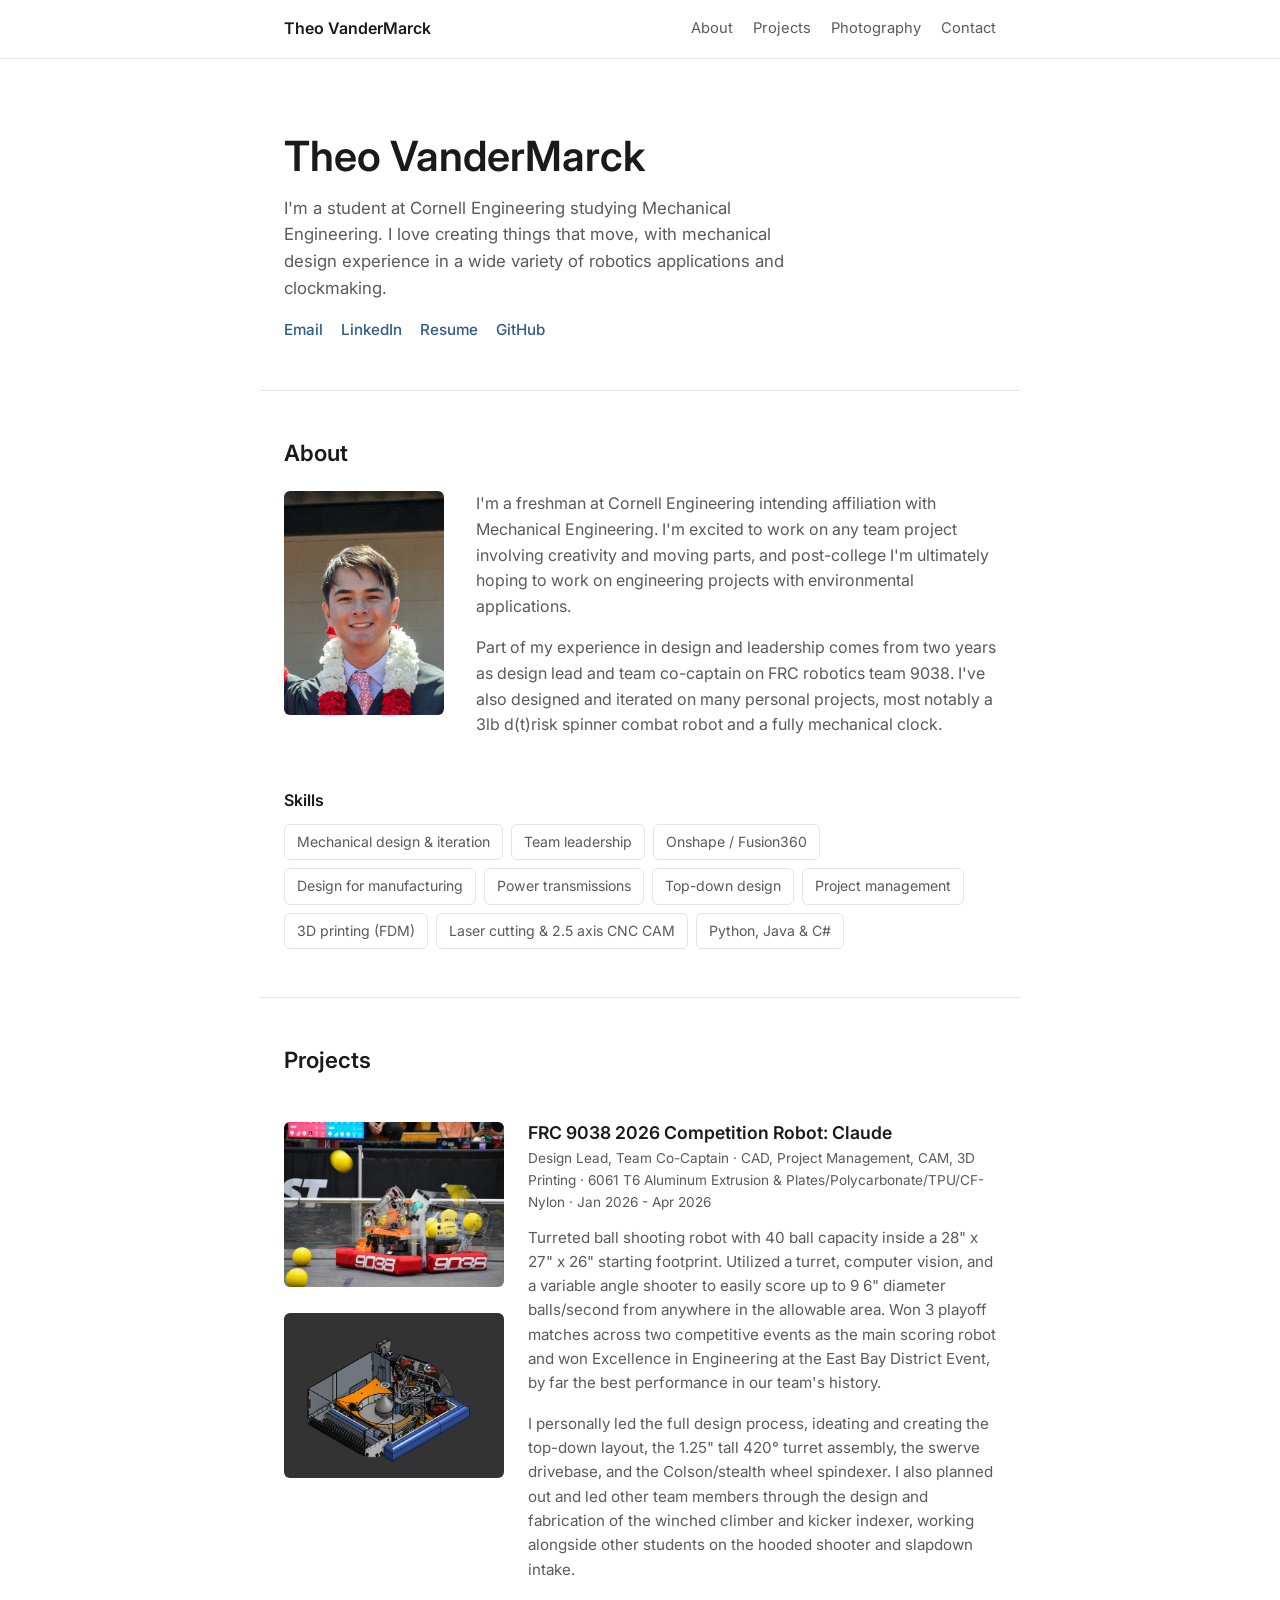
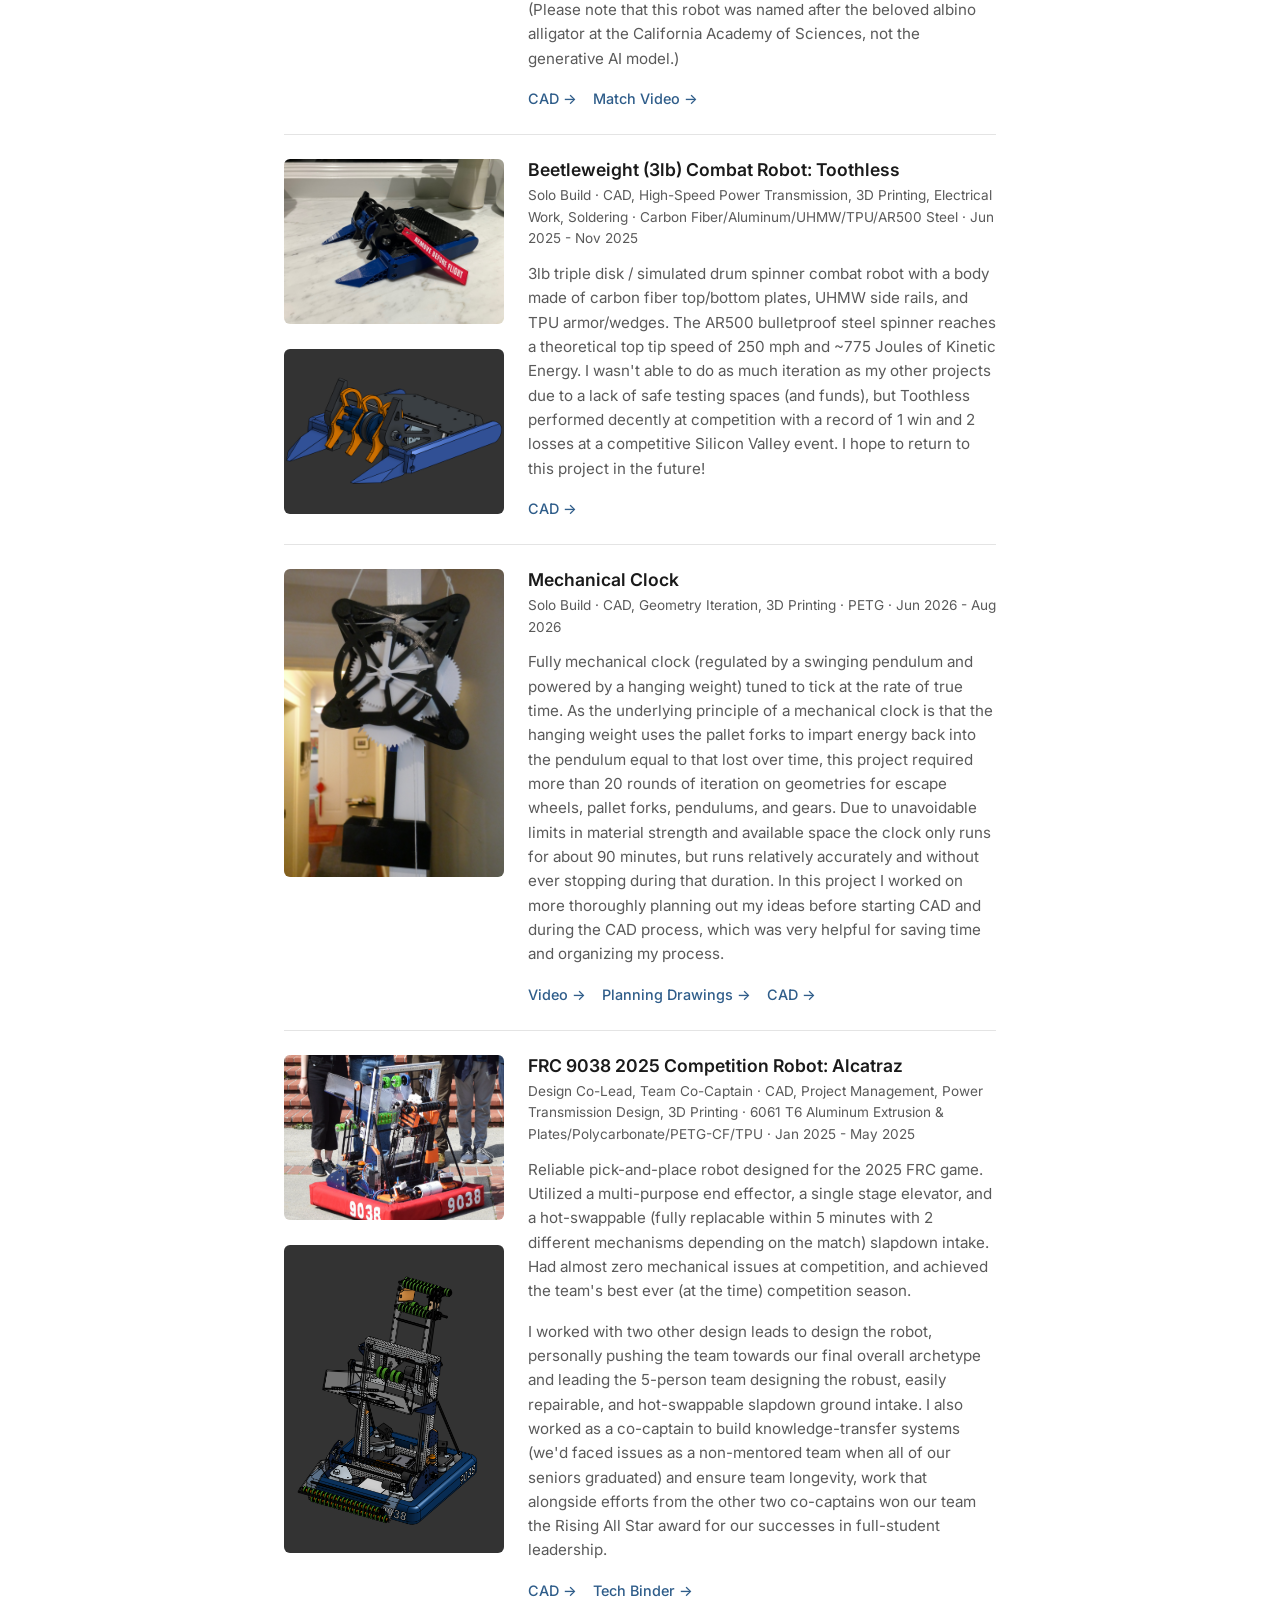
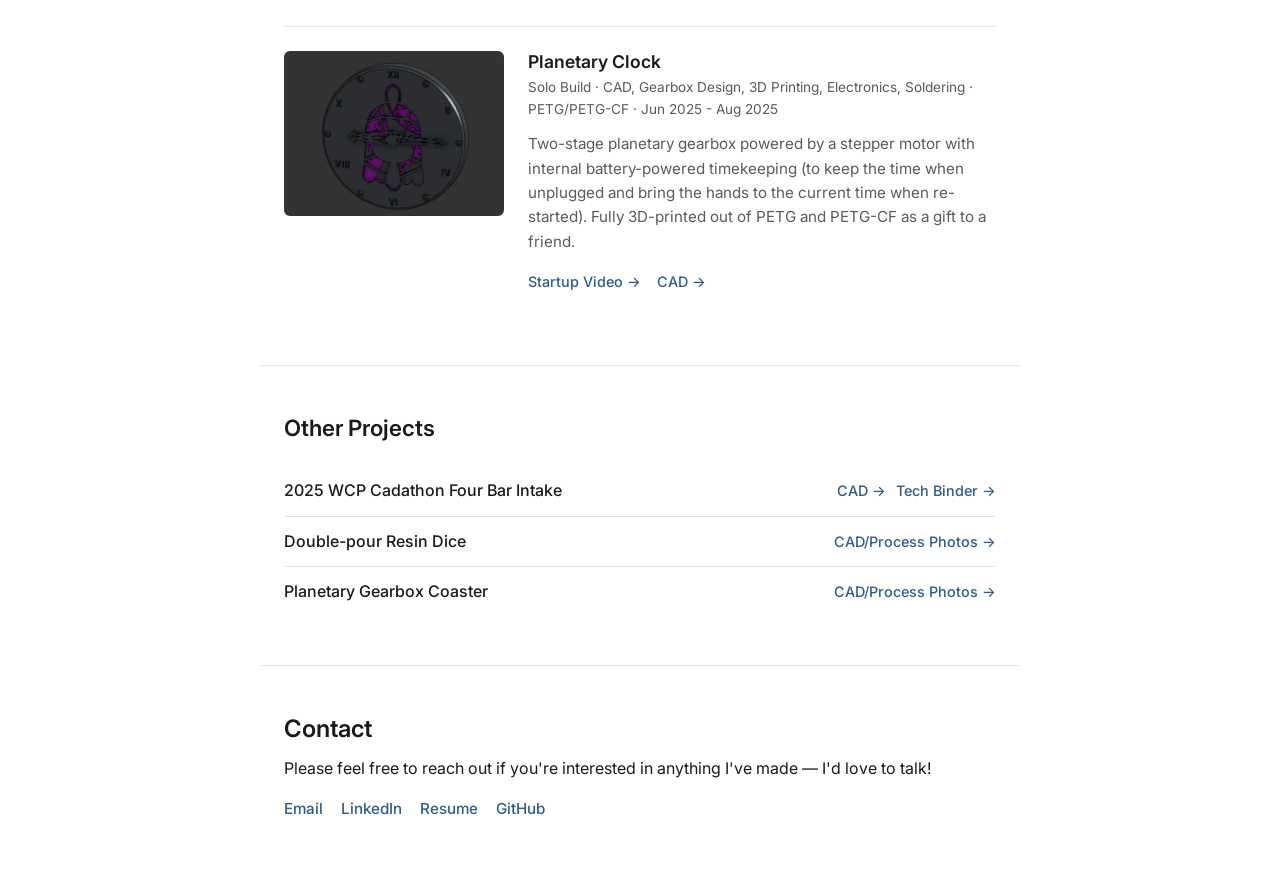
==== index.html @ ccc16182 "added photography section" ====
<!DOCTYPE html>
<html lang="en">
<head>
<meta charset="UTF-8">
<meta name="viewport" content="width=device-width, initial-scale=1.0">
<title>Theo VanderMarck Mechanical Engineering Portfolio</title>
<meta name="description" content="Theo VanderMarck's mechanical engineering portfolio.">
<link rel="icon" href="assets/icon.png">
<link rel="preconnect" href="https://fonts.googleapis.com">
<link rel="preconnect" href="https://fonts.gstatic.com" crossorigin>
<link href="https://fonts.googleapis.com/css2?family=Inter:wght@400;500;600;700&display=swap" rel="stylesheet">
<link rel="stylesheet" href="styles.css">
</head>
<body>

  <header class="nav">
    <div class="nav-inner">
      <a href="#top" class="nav-name">Theo VanderMarck</a>
      <nav class="nav-links">
        <a href="#about">About</a>
        <a href="#projects">Projects</a>
        <a href="photography.html">Photography</a>
        <a href="#contact">Contact</a>
      </nav>
    </div>
  </header>
  <section id="top" class="hero">
    <h1>Theo VanderMarck</h1>
    <p class="hero-tagline">
      I'm a student at Cornell Engineering studying Mechanical Engineering. I love creating things that move, with mechanical design experience in a wide variety of robotics applications and clockmaking.
    </p>
    <div class="hero-links">
      <a href="mailto:theovandermarck@gmail.com" target="_blank">Email</a>
      <a href="https://www.linkedin.com/in/theovandermarck" target="_blank">LinkedIn</a>
      <a href="#" target="_blank">Resume</a>
      <a href="https://github.com/theovandermarck" target="_blank">GitHub</a>
    </div>
  </section>

  <section id="about" class="section">
    <h2>About</h2>
    <div class="about-grid">

        
      <div class="project-image2">
      <img src="assets/headshot.png" alt="Theo VanderMarck">
        </div>
      <div class="about-copy">
        <p>
          I'm a freshman at Cornell Engineering intending affiliation with Mechanical Engineering.
          I'm excited to work on any team project involving creativity and moving parts, and post-college I'm ultimately hoping to work on engineering projects with environmental applications.
        </p>
        <p>
          Part of my experience in design and leadership comes from two years as design lead and team co-captain on FRC robotics team 9038. I've also designed and iterated on many personal projects, most notably a 3lb d(t)risk spinner combat robot and a fully mechanical clock.
        </p>
      </div>
    </div>

    <div class="skills">
      <h3>Skills</h3>
      <ul class="skills-list">
        <li>Mechanical design &amp; iteration</li>
        <li>Team leadership</li>
        <li>Onshape / Fusion360</li>
        <li>Design for manufacturing</li>
        <li>Power transmissions</li>
        <li>Top-down design</li>
        <li>Project management</li>
        <li>3D printing (FDM)</li>
        <li>Laser cutting &amp; 2.5 axis CNC CAM</li>
        <li>Python, Java &amp; C#</li>
      </ul>
    </div>
  </section>

  <section id="projects" class="section">
    <h2>Projects</h2>

    <article class="project">
      <div class="project-image">
        <img src="assets/claude_action.jpeg" alt="Claude in action">
        <br>
        <img src="assets/claude_cad.png" alt="Claude CAD">
      </div>
      <div class="project-body">
        <h3>FRC 9038 2026 Competition Robot: Claude</h3>
        <p class="project-meta">Design Lead, Team Co-Captain · CAD, Project Management, CAM, 3D Printing · 6061 T6 Aluminum Extrusion &amp; Plates/Polycarbonate/TPU/CF-Nylon · Jan 2026 - Apr 2026</p>
        <p class="project-desc">
          Turreted ball shooting robot with 40 ball capacity inside a 28" x 27" x 26" starting footprint. Utilized a turret, computer vision, and a variable angle shooter to easily score up to 9 6" diameter balls/second from anywhere in the allowable area. Won 3 playoff matches across two competitive events as the main scoring robot and won Excellence in Engineering at the East Bay District Event, by far the best performance in our team's history. 
        </p>
        <p class="project-desc">  
          I personally led the full design process, ideating and creating the top-down layout, the 1.25" tall 420° turret assembly, the swerve drivebase, and the Colson/stealth wheel spindexer. I also planned out and led other team members through the design and fabrication of the winched climber and kicker indexer, working alongside other students on the hooded shooter and slapdown intake.
        </p>
        <p class="project-desc">  
          (Please note that this robot was named after the beloved albino alligator at the California Academy of Sciences, not the generative AI model.)
        <div class="project-links">
          <a href="https://cad.onshape.com/documents/f6c065db9a3724f2a3f8f66a/w/9f3d19ae6d215982c104fed9/e/d4a583ce364e4a3bb7d08ab7?configuration=List_aHjm8hLVLUM5TY%3DDeployed&renderMode=0&uiState=6a8cfd8d21004b5afcd8d324" target="_blank">CAD →</a> <a href="https://www.youtube.com/watch?v=s2izPBXN57E" target="_blank">Match Video →</a>
        </div>
      </div>
    </article>

    <article class="project">
      <div class="project-image">
        <img src="assets/toothless_posed.jpeg" alt="Toothless before comp">
        <br>
        <img src="assets/toothless_cad.png" alt="Toothless CAD">
      </div>
      <div class="project-body">
        <h3>Beetleweight (3lb) Combat Robot: Toothless</h3>
        <p class="project-meta">Solo Build · CAD, High-Speed Power Transmission, 3D Printing, Electrical Work, Soldering · Carbon Fiber/Aluminum/UHMW/TPU/AR500 Steel · Jun 2025 - Nov 2025</p>
        <p class="project-desc">
          3lb triple disk / simulated drum spinner combat robot with a body made of carbon fiber top/bottom plates, UHMW side rails, and TPU armor/wedges. The AR500 bulletproof steel spinner reaches a theoretical top tip speed of 250 mph and ~775 Joules of Kinetic Energy. I wasn't able to do as much iteration as my other projects due to a lack of safe testing spaces (and funds), but Toothless performed decently at competition with a record of 1 win and 2 losses at a competitive Silicon Valley event. I hope to return to this project in the future!
        </p>
        <div class="project-links">
          <a href="https://cad.onshape.com/documents/fb2fca9cddae43d70e88858e/w/addd374a3fe78f6c4d16e3ba/e/8e486666b12047ab1ff035b5?renderMode=0&uiState=6a8cfca808dde995f38d7adc" target="_blank">CAD →</a> 
        </div>
      </div>
    </article>

    <article class="project">
      <div class="project-image2">
        <img src="assets/mechclock_running.JPG" alt="Claude in action">
      </div>
      <div class="project-body">
        <h3>Mechanical Clock</h3>
        <p class="project-meta">Solo Build · CAD, Geometry Iteration, 3D Printing · PETG · Jun 2026 - Aug 2026</p>
        <p class="project-desc">
          Fully mechanical clock (regulated by a swinging pendulum and powered by a hanging weight) tuned to tick at the rate of true time. As the underlying principle of a mechanical clock is that the hanging weight uses the pallet forks to impart energy back into the pendulum equal to that lost over time, this project required more than 20 rounds of iteration on geometries for escape wheels, pallet forks, pendulums, and gears. Due to unavoidable limits in material strength and available space the clock only runs for about 90 minutes, but runs relatively accurately and without ever stopping during that duration. In this project I worked on more thoroughly planning out my ideas before starting CAD and during the CAD process, which was very helpful for saving time and organizing my process.

        </p>
        <div class="project-links">
          <a href="https://youtube.com/shorts/odv6BdsmOAw?feature=share" target="_blank" >Video →</a>
          <a href="https://drive.google.com/file/d/1_CSEE9SA3teS1-J0eaharvSlHs6S92JH/view?usp=sharing"target="_blank" >Planning Drawings →</a>
          <a href="https://cad.onshape.com/documents/44b0d73882ada738824d6530/w/55e5567259a498c3d1467029/e/56026a7a44345672740f6992?renderMode=0&uiState=6a8df63820ee82309dfaa44b" target="_blank"> CAD →</a>
          
        </div>
      </div>
    </article>



    <article class="project">
      <div class="project-image">
        <img src="assets/alcatraz_teamphoto.png" alt="Alcatraz posed during team photos">
        <br>

      <div class="project-image2">
        <img src="assets/alcatraz_cad.png" alt="Alcatraz CAD">
      </div>
      </div>
      <div class="project-body">
        <h3>FRC 9038 2025 Competition Robot: Alcatraz</h3>
        <p class="project-meta">Design Co-Lead, Team Co-Captain · CAD, Project Management, Power Transmission Design, 3D Printing · 6061 T6 Aluminum Extrusion &amp; Plates/Polycarbonate/PETG-CF/TPU · Jan 2025 - May 2025</p>
        <p class="project-desc">
          Reliable pick-and-place robot designed for the 2025 FRC game. Utilized a multi-purpose end effector, a single stage elevator, and a hot-swappable (fully replacable within 5 minutes with 2 different mechanisms depending on the match) slapdown intake. Had almost zero mechanical issues at competition, and achieved the team's best ever (at the time) competition season.
          </p>
          <p class="project-desc">
          I worked with two other design leads to design the robot, personally pushing the team towards our final overall archetype and leading the 5-person team designing the robust, easily repairable, and hot-swappable slapdown ground intake. I also worked as a co-captain to build knowledge-transfer systems (we'd faced issues as a non-mentored team when all of our seniors graduated) and ensure team longevity, work that alongside efforts from the other two co-captains won our team the Rising All Star award for our successes in full-student leadership.
        </p>
        <div class="project-links">
          <a href="https://cad.onshape.com/documents/783ba8cc4a640e26384a4ab2/w/83f067d84dd412dd9f50986d/e/2178a6b469867b63ef4f9b62" target="_blank">CAD →</a> 
          <a href="https://docs.google.com/document/d/1aCjlUEzVZAps6Y8MEwCMw6bdz2lxUns7grPDWKfI5K0/edit?tab=t.0#heading=h.lkjf4doanbo1" target="_blank">Tech Binder →</a> 

        </div>
      </div>
    </article>



    <article class="project">
      <div class="project-image">
        <img src="assets/planetary_cad.png" alt="Planetary clock CAD">
      </div>
      <div class="project-body">
        <h3>Planetary Clock</h3>
        <p class="project-meta">Solo Build · CAD, Gearbox Design, 3D Printing, Electronics, Soldering · PETG/PETG-CF · Jun 2025 - Aug 2025</p>
        <p class="project-desc">
          Two-stage planetary gearbox powered by a stepper motor with internal battery-powered timekeeping (to keep the time when unplugged and bring the hands to the current time when re-started). Fully 3D-printed out of PETG and PETG-CF as a gift to a friend. 
        </p>
        <div class="project-links">
          <a href="https://youtube.com/shorts/zjWS0ptiWDk" target="_blank">Startup Video →</a>
          <a href="https://cad.onshape.com/documents/d61fdf173303091936cb10ea/w/f3257a82a5f6ca171f7d1819/e/776dd85a9018d36285ea973d" target="_blank">CAD →</a> 
        </div>
      </div>
    </article>

  </section>



  <section id="other-projects" class="section">
  <h2>Other Projects</h2>
  <ul class="project-list">
    <li>
      <span class="project-list-title">2025 WCP Cadathon Four Bar Intake</span>
      <a href="https://cad.onshape.com/documents/05a175efbdcd0bd1130462d3/w/35ac753024b9685856fbcc80/e/0e1f6f7406709c62b82a79d3?renderMode=0&uiState=6a8efce7a7f67d7340a7ccfb" target="_blank">CAD →</a> <a href="https://docs.google.com/document/d/1dl6Ci2LhX2PJT1GWoXmqMb-4TwKsnjqNvBnQLuNwtAU/edit?usp=sharing" target="_blank">Tech Binder →</a>
    </li>
    <li>
      <span class="project-list-title">Double-pour Resin Dice</span>
      <a href="https://drive.google.com/file/d/1boq4A5rVE8zZi0jN43mtn-g4zfXT_ZsQ/view?usp=sharing" target="_blank">CAD/Process Photos →</a>
    </li>
    <li>
      <span class="project-list-title">Planetary Gearbox Coaster</span>
      <a href="https://drive.google.com/file/d/18QTuTmy0tdRyG3vOlSDT1GzuOHD1zet_/view?usp=sharing" target="_blank">CAD/Process Photos →</a>
    </li>
  </ul>
</section>
  <footer id="contact" class="footer">
    <h2>Contact</h2>
    <p>Please feel free to reach out if you're interested in anything I've made — I'd love to talk!</p>
    <div class="hero-links">
      <a href="mailto:theovandermarck@gmail.com" target="_blank">Email</a>
      <a href="https://www.linkedin.com/in/theovandermarck" target="_blank">LinkedIn</a>
      <a href="#" target="_blank">Resume</a>
      <a href="https://github.com/theovandermarck" target="_blank">GitHub</a>
    </div>
  </footer>

  <script src="script.js"></script>
</body>
</html>
---- styles.css ----
:root {
  --bg: #ffffff;
  --text: #1a1a1a;
  --text-dim: #5a5a5a;
  --border: #e4e4e4;
  --accent: #2f5d8a;

  --font: 'Inter', -apple-system, BlinkMacSystemFont, sans-serif;
  --max-width: 760px;
  --edge: 24px;
}

* { box-sizing: border-box; }

html { scroll-behavior: smooth; }

@media (prefers-reduced-motion: reduce) {
  html { scroll-behavior: auto; }
}

body {
  margin: 0;
  background: var(--bg);
  color: var(--text);
  font-family: var(--font);
  line-height: 1.6;
  -webkit-font-smoothing: antialiased;
}

h1, h2, h3 {
  margin: 0 0 12px;
  font-weight: 600;
  line-height: 1.25;
}

p { margin: 0 0 16px; }

a { color: var(--accent); text-decoration: none; }
a:hover { text-decoration: underline; }

a:focus-visible, button:focus-visible {
  outline: 2px solid var(--accent);
  outline-offset: 3px;
}

.nav {
  position: sticky;
  top: 0;
  z-index: 50;
  background: rgba(255, 255, 255, 0.9);
  backdrop-filter: blur(6px);
  border-bottom: 1px solid var(--border);
}

.nav-inner {
  max-width: var(--max-width);
  margin: 0 auto;
  padding: 16px var(--edge);
  display: flex;
  align-items: center;
  justify-content: space-between;
}

.nav-name {
  font-weight: 600;
  color: var(--text);
}
.nav-name:hover { text-decoration: none; opacity: 0.75; }

.nav-links { display: flex; gap: 20px; }
.nav-links a {
  color: var(--text-dim);
  font-size: 0.92rem;
}
.nav-links a:hover { color: var(--text); text-decoration: none; }

.hero {
  max-width: var(--max-width);
  margin: 0 auto;
  padding: 72px var(--edge) 48px;
}

.hero h1 {
  font-size: clamp(2rem, 6vw, 2.6rem);
}

.hero-tagline {
  max-width: 540px;
  color: var(--text-dim);
  font-size: 1.05rem;
}

.hero-links { display: flex; gap: 18px; margin-top: 8px; }
.hero-links a { font-size: 0.95rem; font-weight: 500; }

.section {
  max-width: var(--max-width);
  margin: 0 auto;
  padding: 48px var(--edge);
  border-top: 1px solid var(--border);
}

.section h2 {
  font-size: 1.4rem;
  margin-bottom: 24px;
}

.about-grid {
  display: grid;
  grid-template-columns: 160px 1fr;
  gap: 32px;
  align-items: start;
}

.photo-placeholder {
  aspect-ratio: 1 / 1;
  background: #f4f4f4;
  border: 1px dashed var(--border);
  display: flex;
  align-items: center;
  justify-content: center;
  font-size: 0.8rem;
  color: var(--text-dim);
  border-radius: 6px;
}

.about-copy p { color: var(--text-dim); }

@media (max-width: 560px) {
  .about-grid { grid-template-columns: 1fr; }
  .photo-placeholder { max-width: 140px; }
}

.skills { margin-top: 36px; }
.skills h3 { font-size: 1rem; margin-bottom: 14px; }

.skills-list {
  list-style: none;
  padding: 0;
  margin: 0;
  display: flex;
  flex-wrap: wrap;
  gap: 8px;
}
.skills-list li {
  font-size: 0.88rem;
  color: var(--text-dim);
  border: 1px solid var(--border);
  padding: 6px 12px;
  border-radius: 6px;
}

.project {
  display: grid;
  grid-template-columns: 220px 1fr;
  gap: 24px;
  padding: 24px 0;
  border-bottom: 1px solid var(--border);

  align-items: start;   
}
.project:last-child { border-bottom: none; }

.project-image .photo-placeholder {
  aspect-ratio: 4 / 3;
  border-radius: 6px;
}

.project-body h3 { font-size: 1.1rem; margin-bottom: 4px; }

.project-meta {
  font-size: 0.85rem;
  color: var(--text-dim);
  margin-bottom: 12px;
}

.project-desc { color: var(--text-dim); font-size: 0.95rem; }

.project-links { display: flex; gap: 16px; margin-top: 4px; }
.project-links a { font-size: 0.9rem; font-weight: 500; }

@media (max-width: 600px) {
  .project { grid-template-columns: 1fr; }
}

.footer {
  max-width: var(--max-width);
  margin: 0 auto;
  padding: 48px var(--edge) 64px;
  border-top: 1px solid var(--border);
}

.footer-note {
  margin-top: 24px;
  font-size: 0.85rem;
  color: var(--text-dim);
}

.photo-placeholder img,
.about-photo img,
.project-image img {
  width: 100%;
  aspect-ratio: 4 / 3;
  object-fit: cover;
  border-radius: 6px;
  display: block;
}
.about-photo {
  aspect-ratio: 1 / 1;
  overflow: hidden;
  border-radius: 6px;
}

.about-photo img {
  width: 100%;
  height: 100%;
  object-fit: cover;
  display: block;
}

.project-image2 img {
  width: 100%;
  aspect-ratio: 3 / 4.2;
  object-fit: cover;
  border-radius: 6px;
  display: block;
}

.project-list {
  list-style: none;
  margin: 0;
  padding: 0;
}

.project-list li {
  display: flex;
  flex-wrap: wrap;
  align-items: baseline;
  gap: 10px;
  padding: 12px 0;
  border-bottom: 1px solid var(--border);
}
.project-list li:last-child { border-bottom: none; }

.project-list-title {
  font-weight: 500;
  margin-right: auto;
}

.project-list a {
  font-size: 0.9rem;
  font-weight: 500;
  white-space: nowrap;
}

.photo-hero { padding-bottom: 24px; }

.gallery-section {
  max-width: 1000px;
  margin: 0 auto;
  padding: 24px var(--edge) 48px;
}

/* Columns let photos keep their own aspect ratios (mixed portrait/landscape) */
.gallery {
  column-count: 3;
  column-gap: 16px;
}

.gallery figure {
  margin: 0 0 16px;
  break-inside: avoid;
}

.gallery img {
  width: 100%;
  height: auto;
  display: block;
  border-radius: 6px;
}

.gallery a:hover img { opacity: 0.9; }

.gallery figcaption {
  font-size: 0.82rem;
  color: var(--text-dim);
  margin-top: 6px;
}

.nav-links a.current { color: var(--text); }

@media (max-width: 800px) { .gallery { column-count: 2; } }
@media (max-width: 480px) { .gallery { column-count: 1; } }
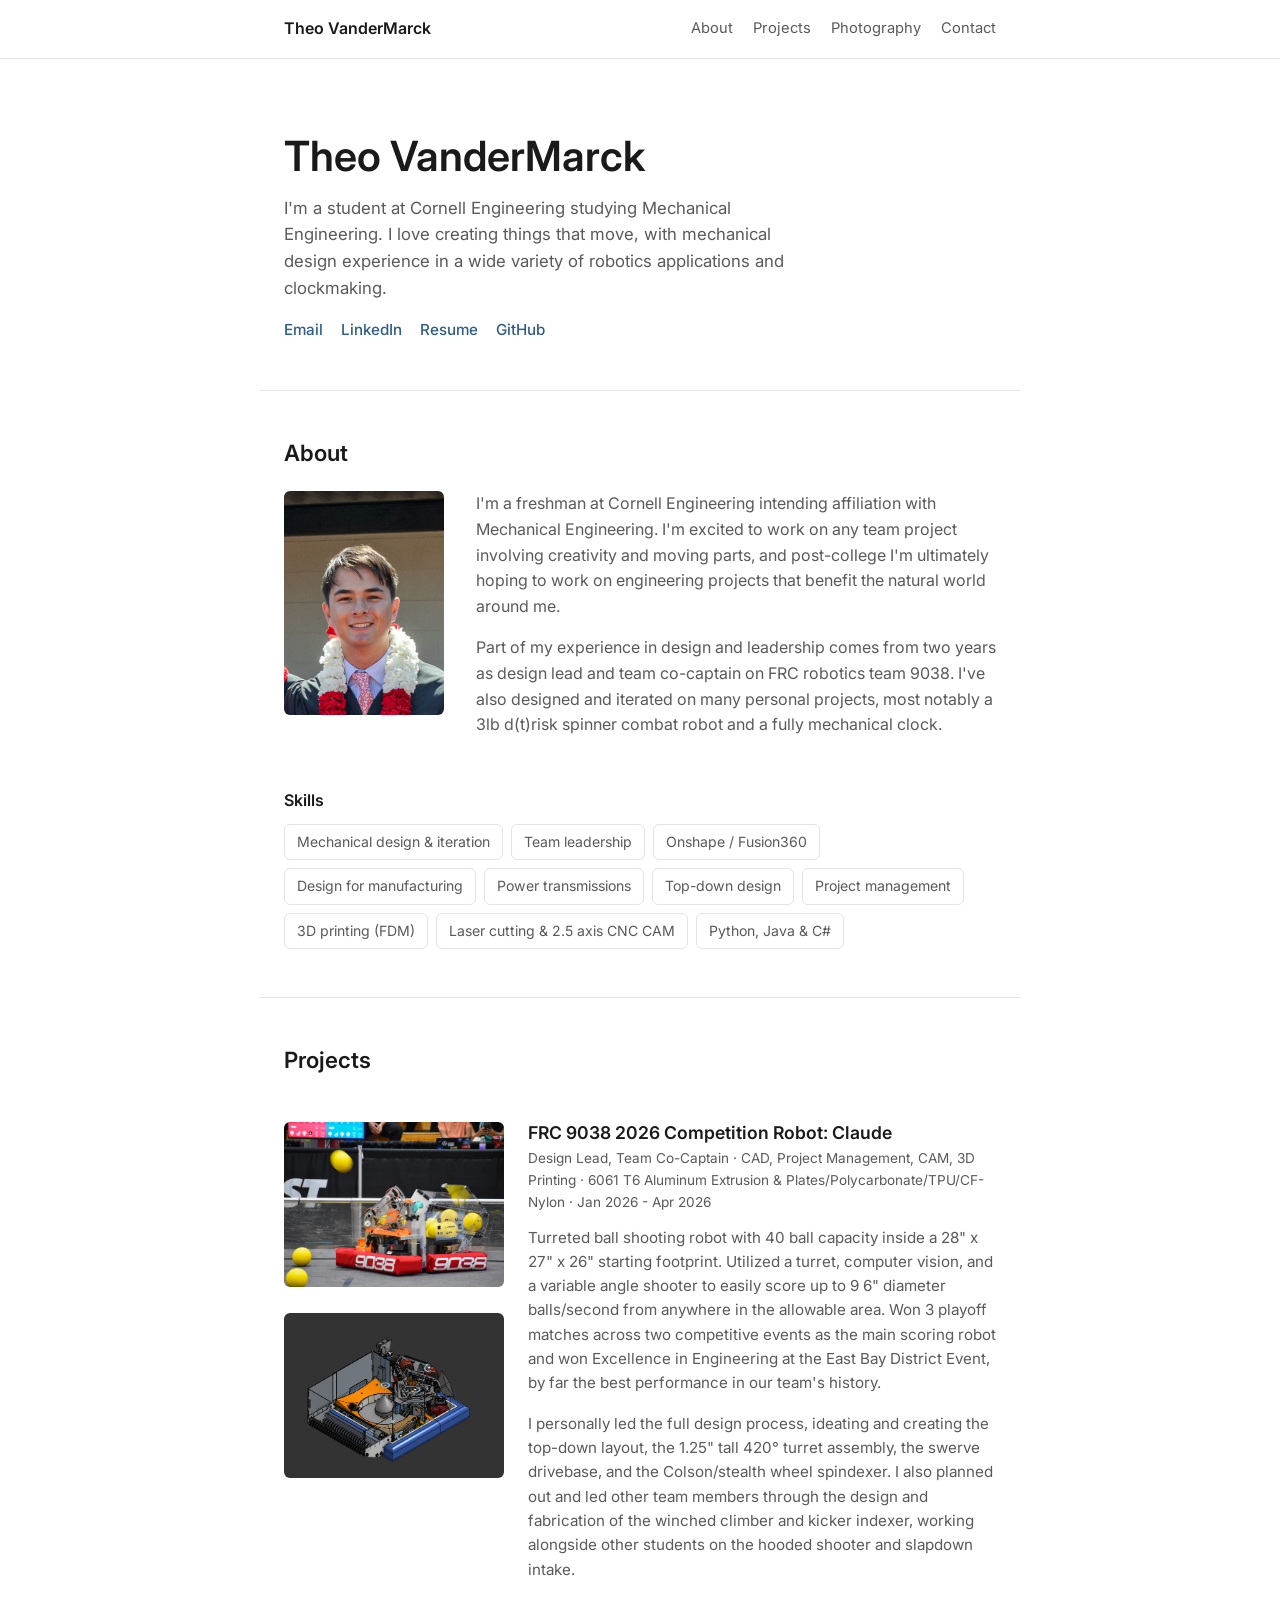
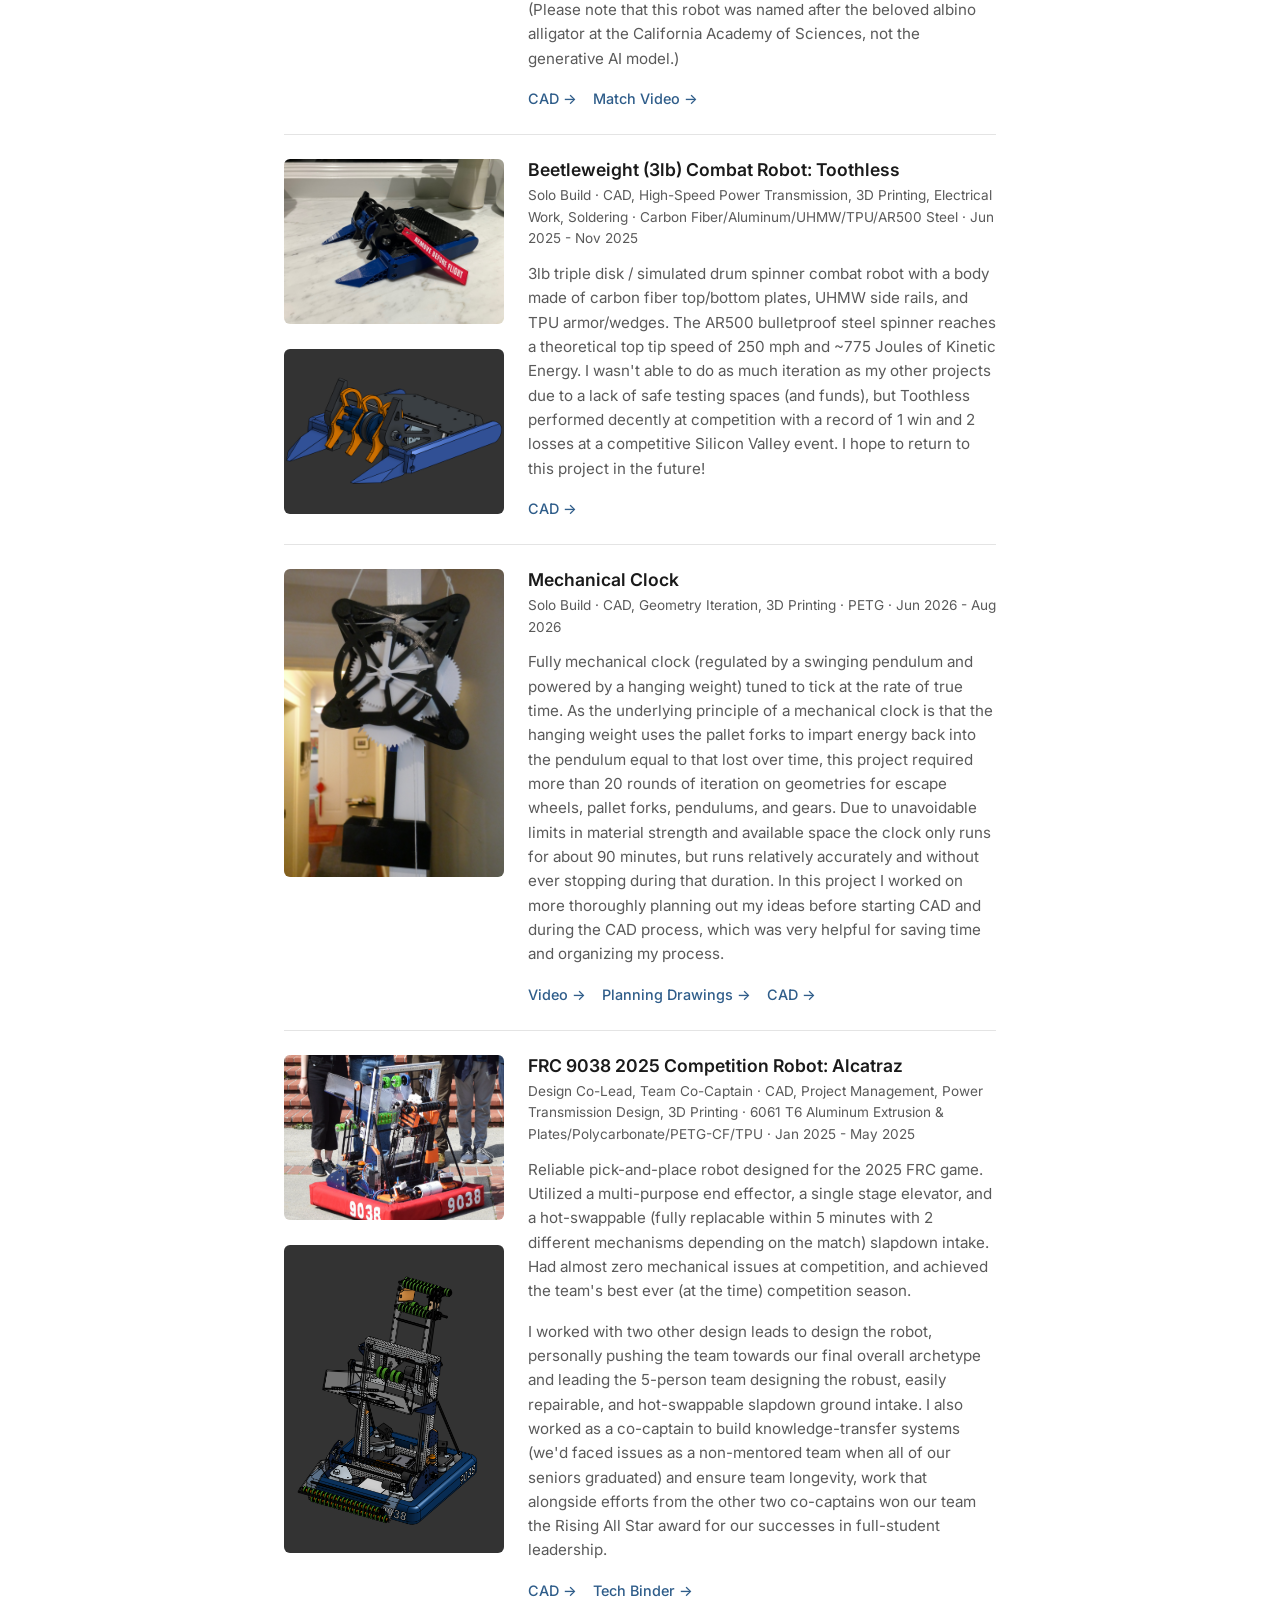
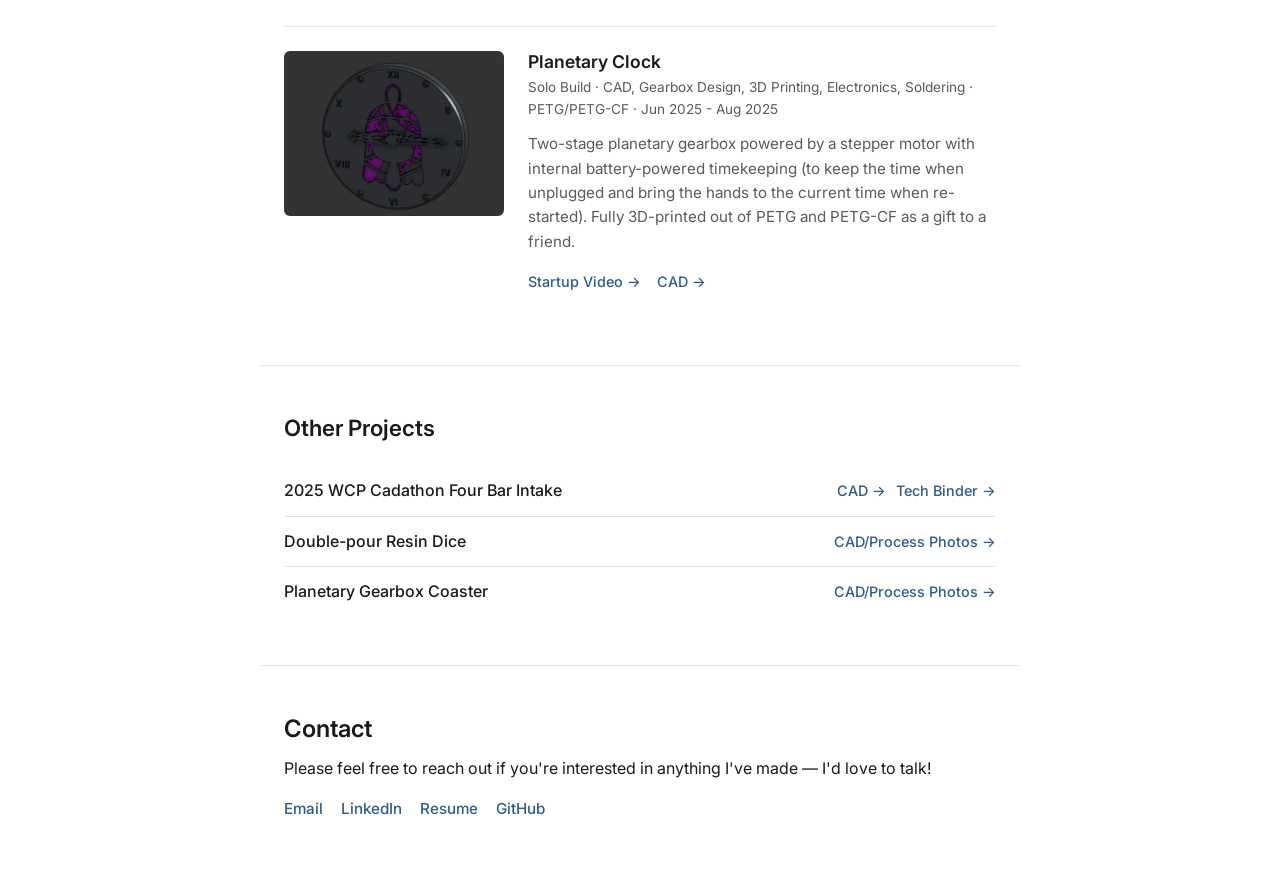
==== commit 943a47d1: "added smth" ====
--- a/index.html
+++ b/index.html
@@ -48,7 +48,7 @@
       <div class="about-copy">
         <p>
           I'm a freshman at Cornell Engineering intending affiliation with Mechanical Engineering.
-          I'm excited to work on any team project involving creativity and moving parts, and post-college I'm ultimately hoping to work on engineering projects with environmental applications.
+          I'm excited to work on any team project involving creativity and moving parts, and post-college I'm ultimately hoping to work on engineering projects that benefit the natural world around me. 
         </p>
         <p>
           Part of my experience in design and leadership comes from two years as design lead and team co-captain on FRC robotics team 9038. I've also designed and iterated on many personal projects, most notably a 3lb d(t)risk spinner combat robot and a fully mechanical clock.
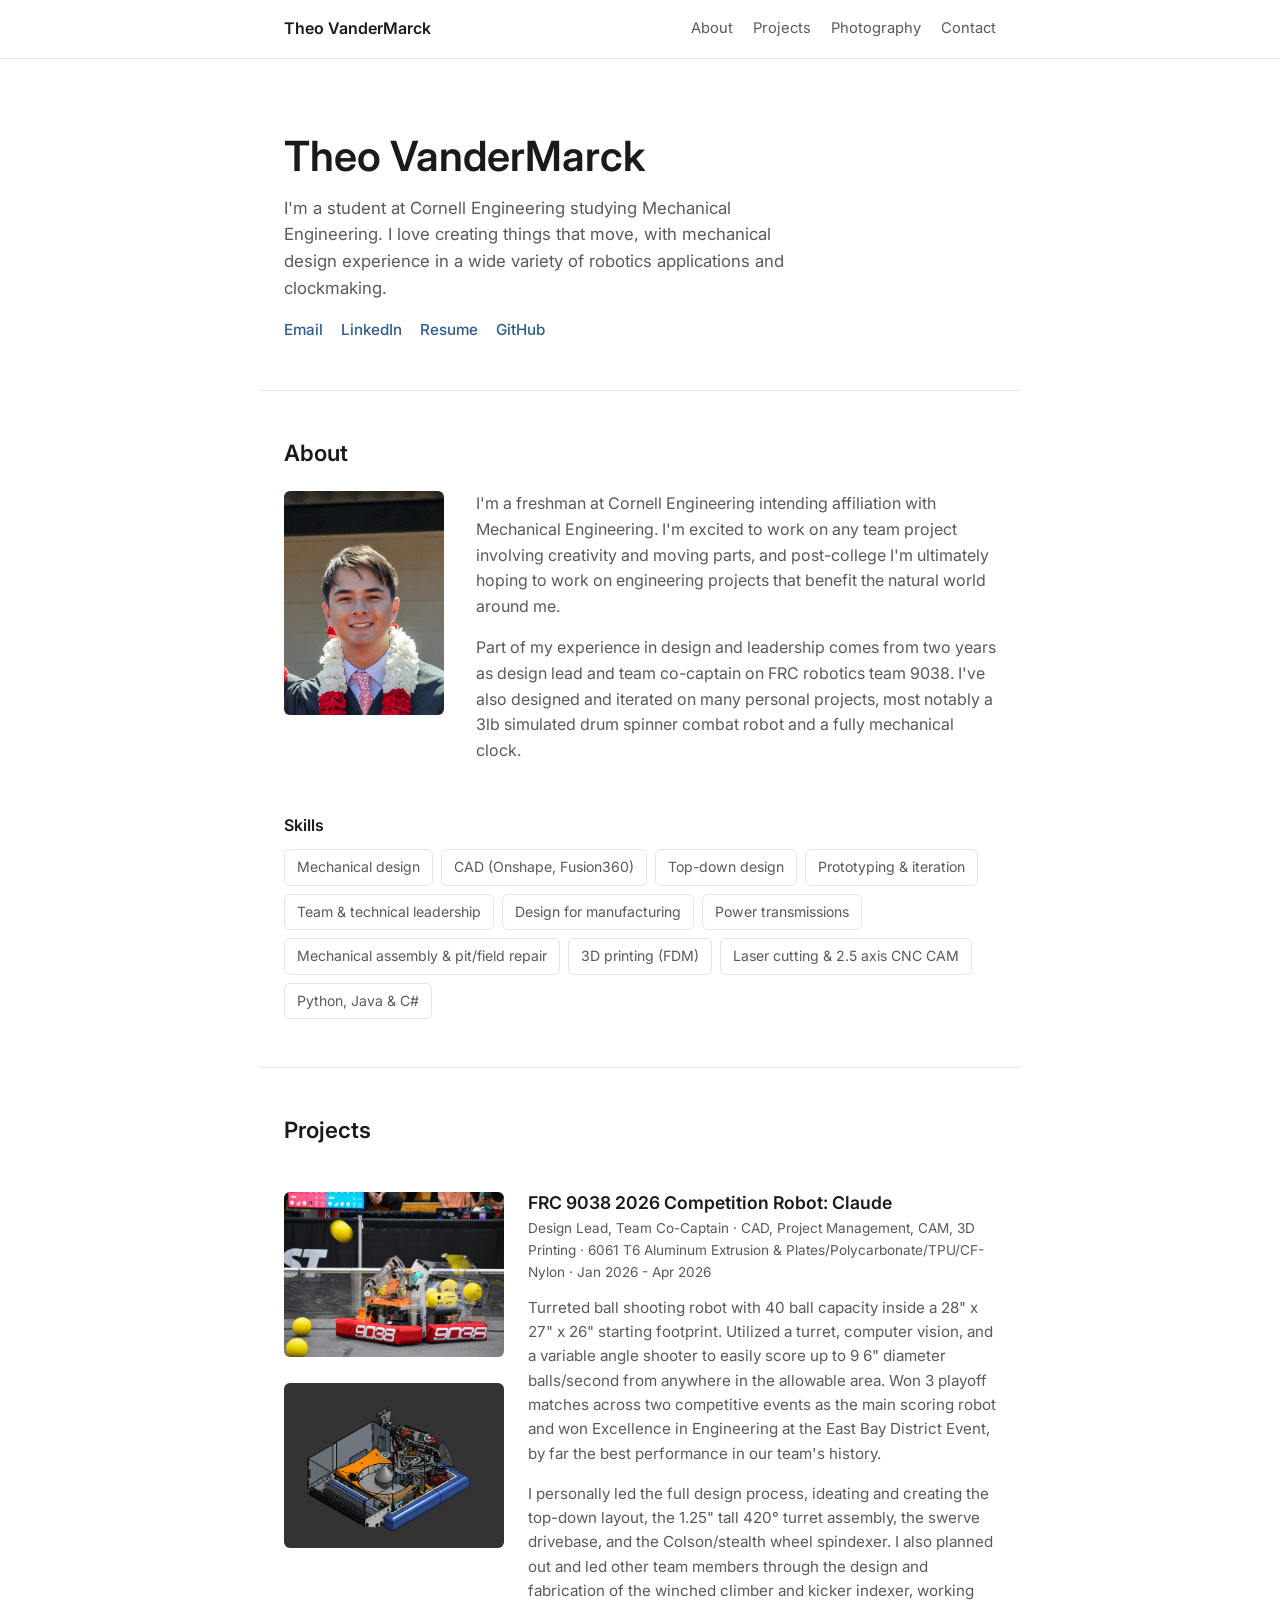
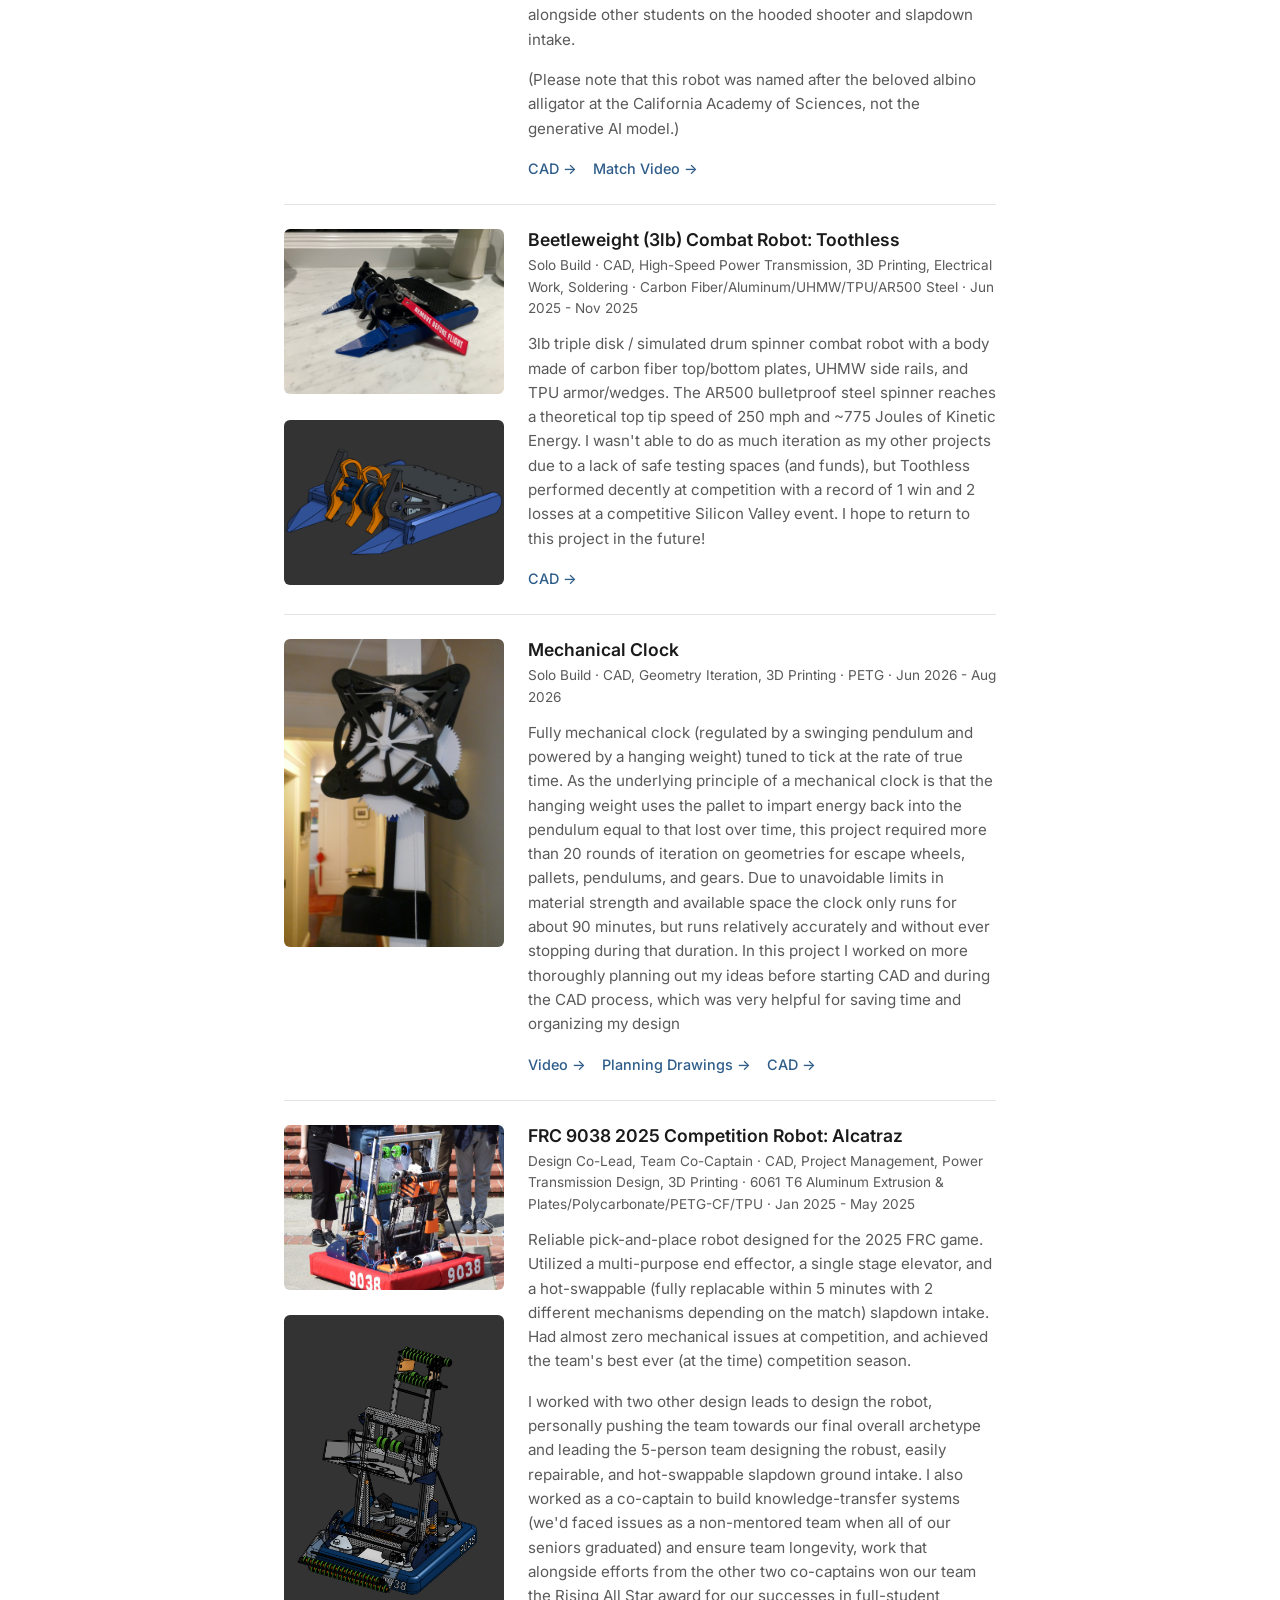
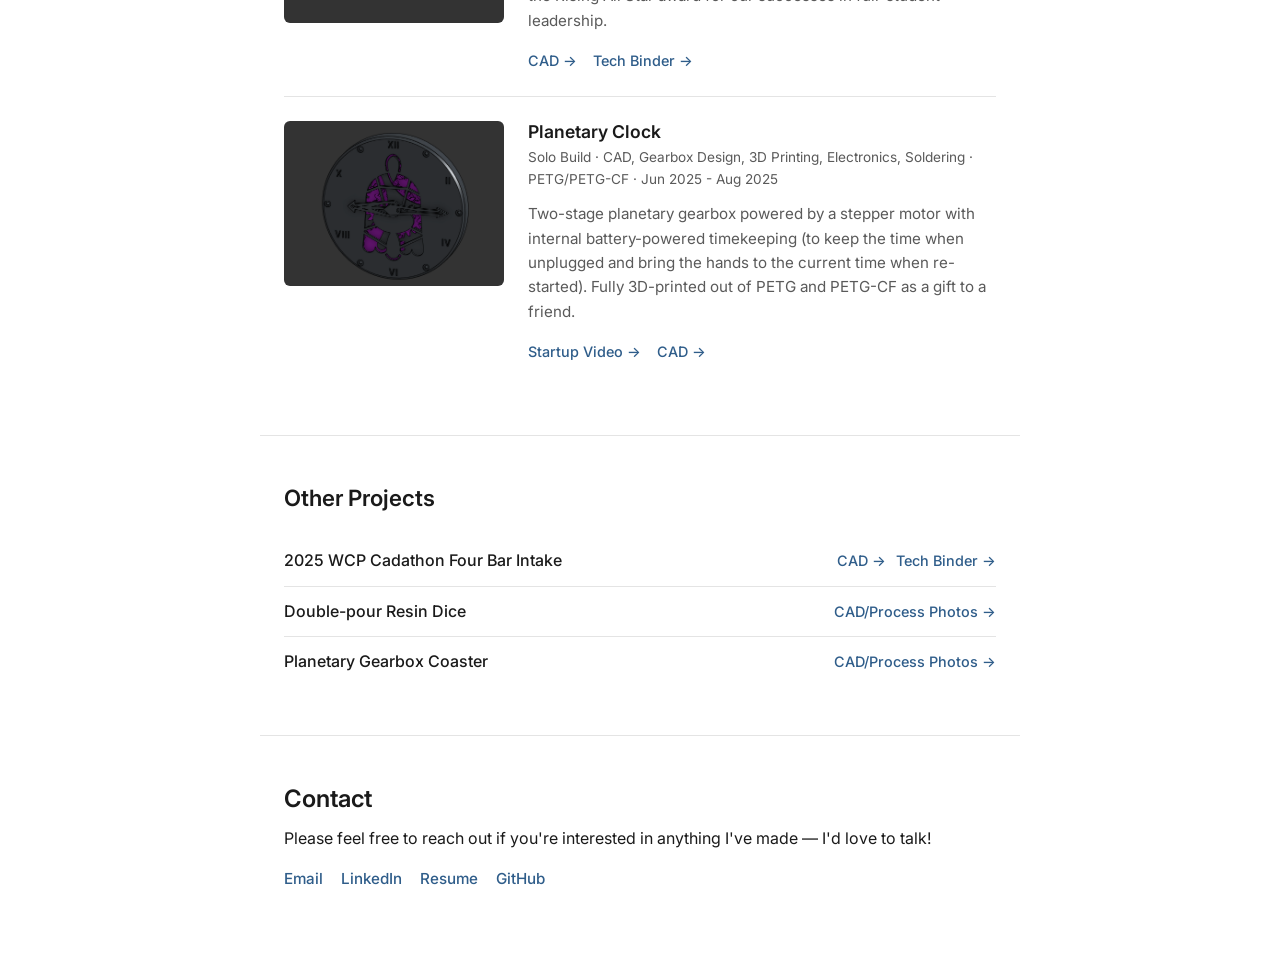
==== commit 8fa2f4b8: "Update index.html" ====
--- a/index.html
+++ b/index.html
@@ -32,7 +32,7 @@
     <div class="hero-links">
       <a href="mailto:theovandermarck@gmail.com" target="_blank">Email</a>
       <a href="https://www.linkedin.com/in/theovandermarck" target="_blank">LinkedIn</a>
-      <a href="#" target="_blank">Resume</a>
+      <a href="#" target="https://drive.google.com/file/d/1NK5AyfIO0UU5n9PVBhjOxg5DEg8Z1MGD/view?usp=sharing">Resume</a>
       <a href="https://github.com/theovandermarck" target="_blank">GitHub</a>
     </div>
   </section>
@@ -51,7 +51,7 @@
           I'm excited to work on any team project involving creativity and moving parts, and post-college I'm ultimately hoping to work on engineering projects that benefit the natural world around me. 
         </p>
         <p>
-          Part of my experience in design and leadership comes from two years as design lead and team co-captain on FRC robotics team 9038. I've also designed and iterated on many personal projects, most notably a 3lb d(t)risk spinner combat robot and a fully mechanical clock.
+          Part of my experience in design and leadership comes from two years as design lead and team co-captain on FRC robotics team 9038. I've also designed and iterated on many personal projects, most notably a 3lb simulated drum spinner combat robot and a fully mechanical clock.
         </p>
       </div>
     </div>
@@ -59,13 +59,14 @@
     <div class="skills">
       <h3>Skills</h3>
       <ul class="skills-list">
-        <li>Mechanical design &amp; iteration</li>
-        <li>Team leadership</li>
-        <li>Onshape / Fusion360</li>
+        <li>Mechanical design</li>
+        <li>CAD (Onshape, Fusion360)</li>
+        <li>Top-down design</li>
+        <li>Prototyping &amp; iteration</li>
+        <li>Team &amp; technical leadership</li>
         <li>Design for manufacturing</li>
         <li>Power transmissions</li>
-        <li>Top-down design</li>
-        <li>Project management</li>
+        <li>Mechanical assembly &amp; pit/field repair</li>
         <li>3D printing (FDM)</li>
         <li>Laser cutting &amp; 2.5 axis CNC CAM</li>
         <li>Python, Java &amp; C#</li>
@@ -125,7 +126,7 @@
         <h3>Mechanical Clock</h3>
         <p class="project-meta">Solo Build · CAD, Geometry Iteration, 3D Printing · PETG · Jun 2026 - Aug 2026</p>
         <p class="project-desc">
-          Fully mechanical clock (regulated by a swinging pendulum and powered by a hanging weight) tuned to tick at the rate of true time. As the underlying principle of a mechanical clock is that the hanging weight uses the pallet forks to impart energy back into the pendulum equal to that lost over time, this project required more than 20 rounds of iteration on geometries for escape wheels, pallet forks, pendulums, and gears. Due to unavoidable limits in material strength and available space the clock only runs for about 90 minutes, but runs relatively accurately and without ever stopping during that duration. In this project I worked on more thoroughly planning out my ideas before starting CAD and during the CAD process, which was very helpful for saving time and organizing my process.
+          Fully mechanical clock (regulated by a swinging pendulum and powered by a hanging weight) tuned to tick at the rate of true time. As the underlying principle of a mechanical clock is that the hanging weight uses the pallet to impart energy back into the pendulum equal to that lost over time, this project required more than 20 rounds of iteration on geometries for escape wheels, pallets, pendulums, and gears. Due to unavoidable limits in material strength and available space the clock only runs for about 90 minutes, but runs relatively accurately and without ever stopping during that duration. In this project I worked on more thoroughly planning out my ideas before starting CAD and during the CAD process, which was very helpful for saving time and organizing my design
 
         </p>
         <div class="project-links">
--- a/styles.css
+++ b/styles.css
@@ -277,7 +277,7 @@
   width: 100%;
   height: auto;
   display: block;
-  border-radius: 6px;
+  border-radius: 2px;
 }
 
 .gallery a:hover img { opacity: 0.9; }
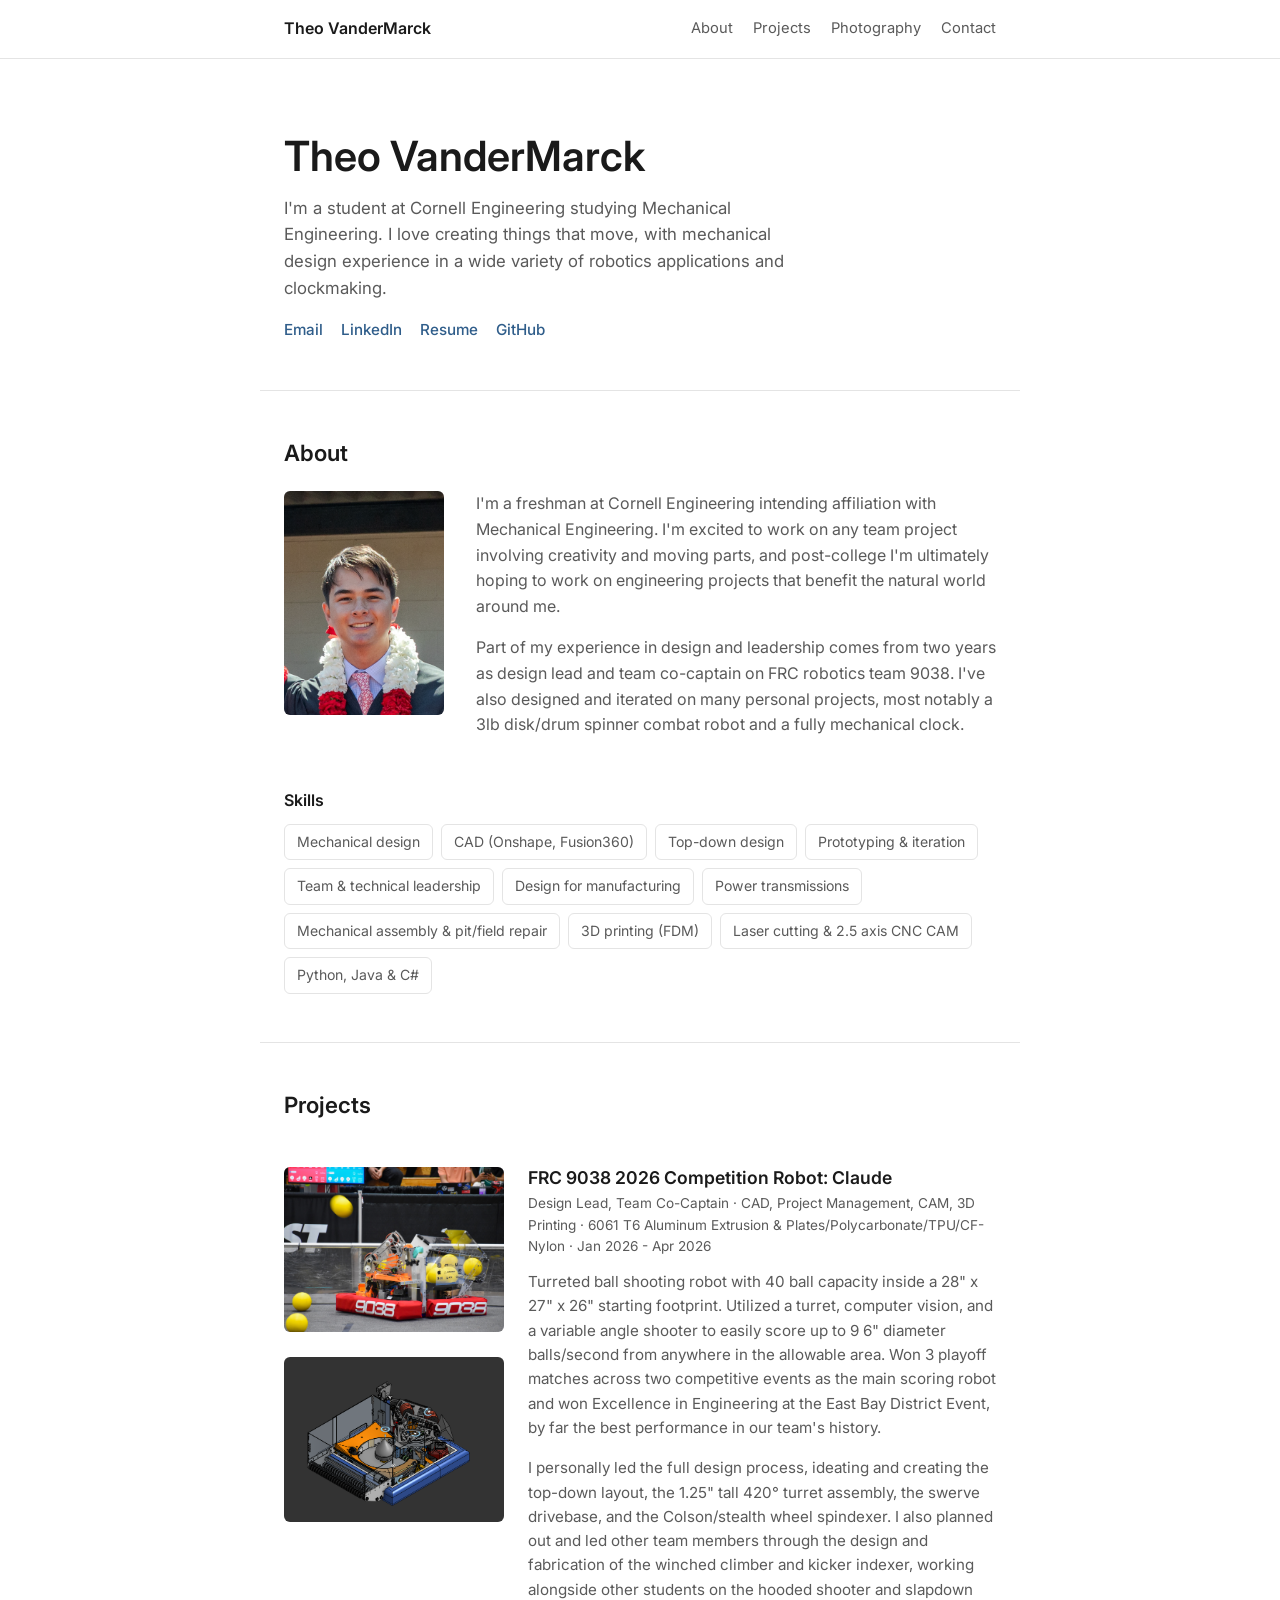
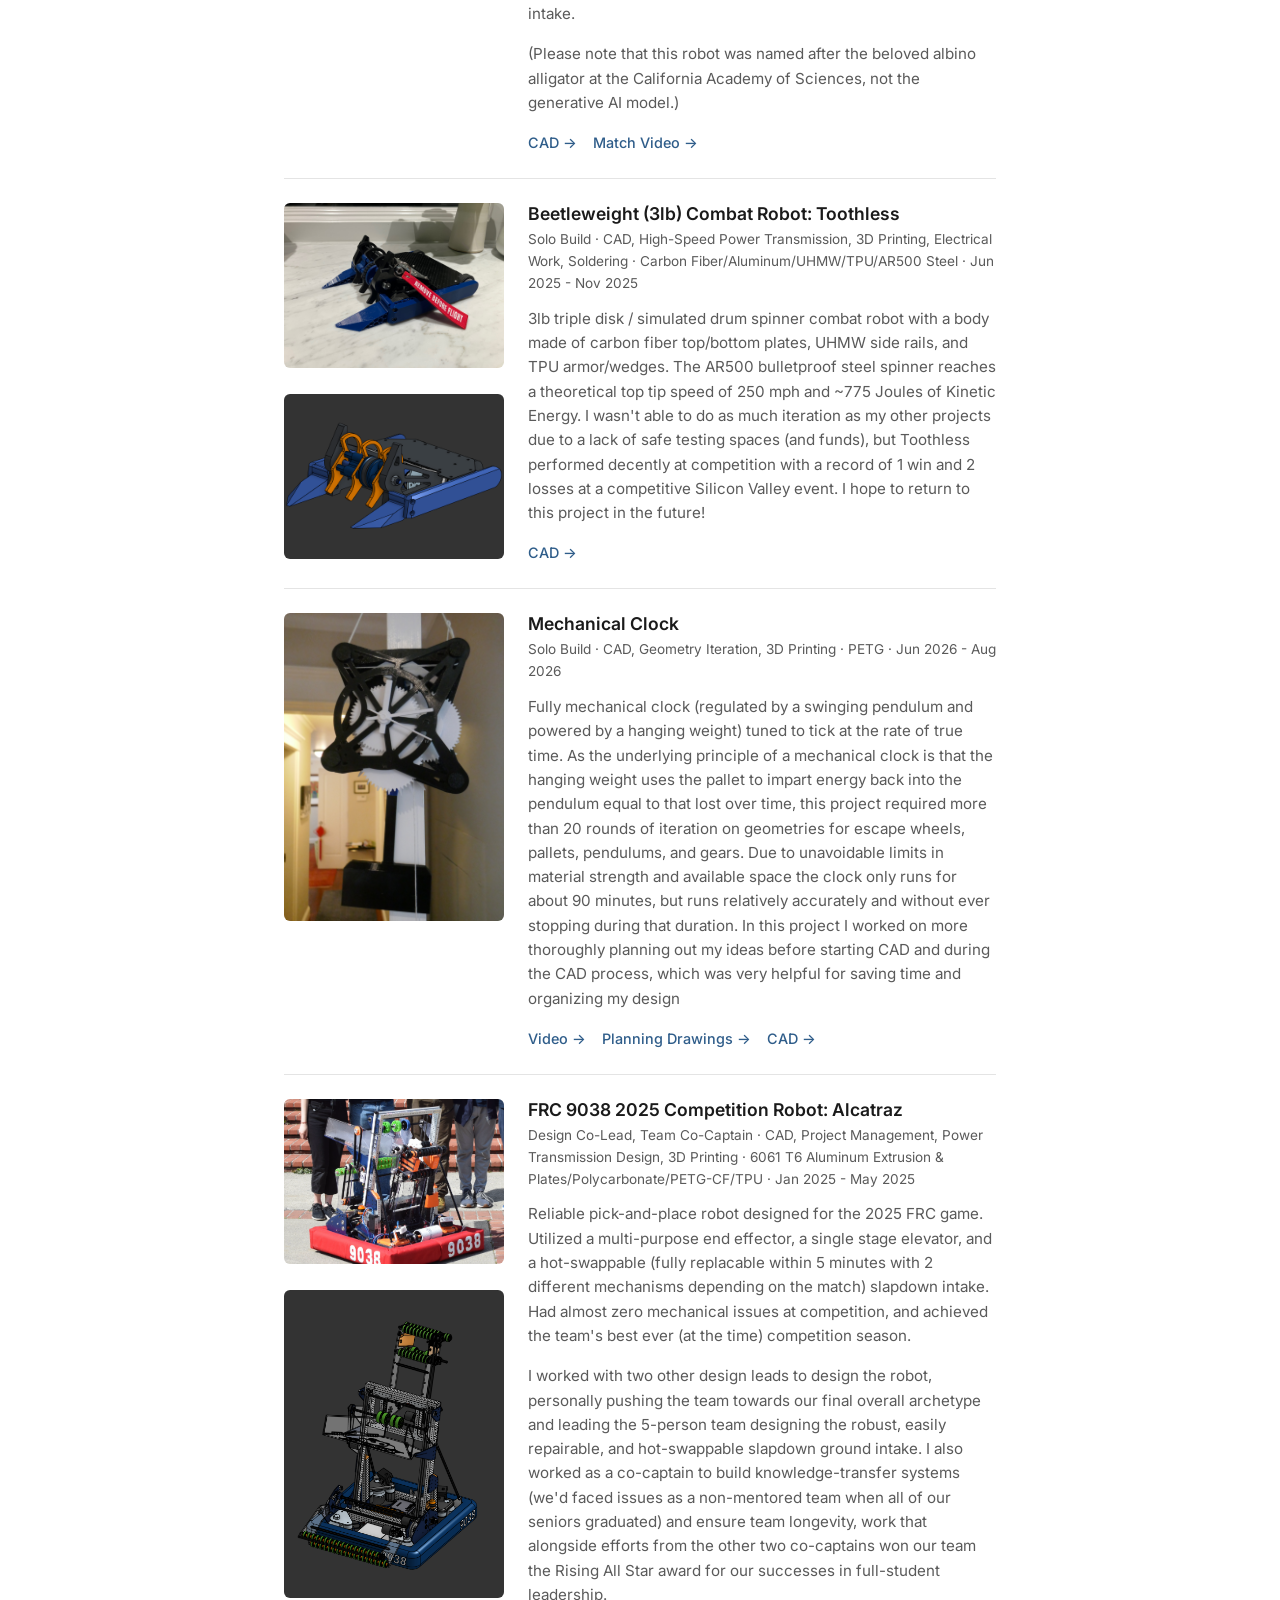
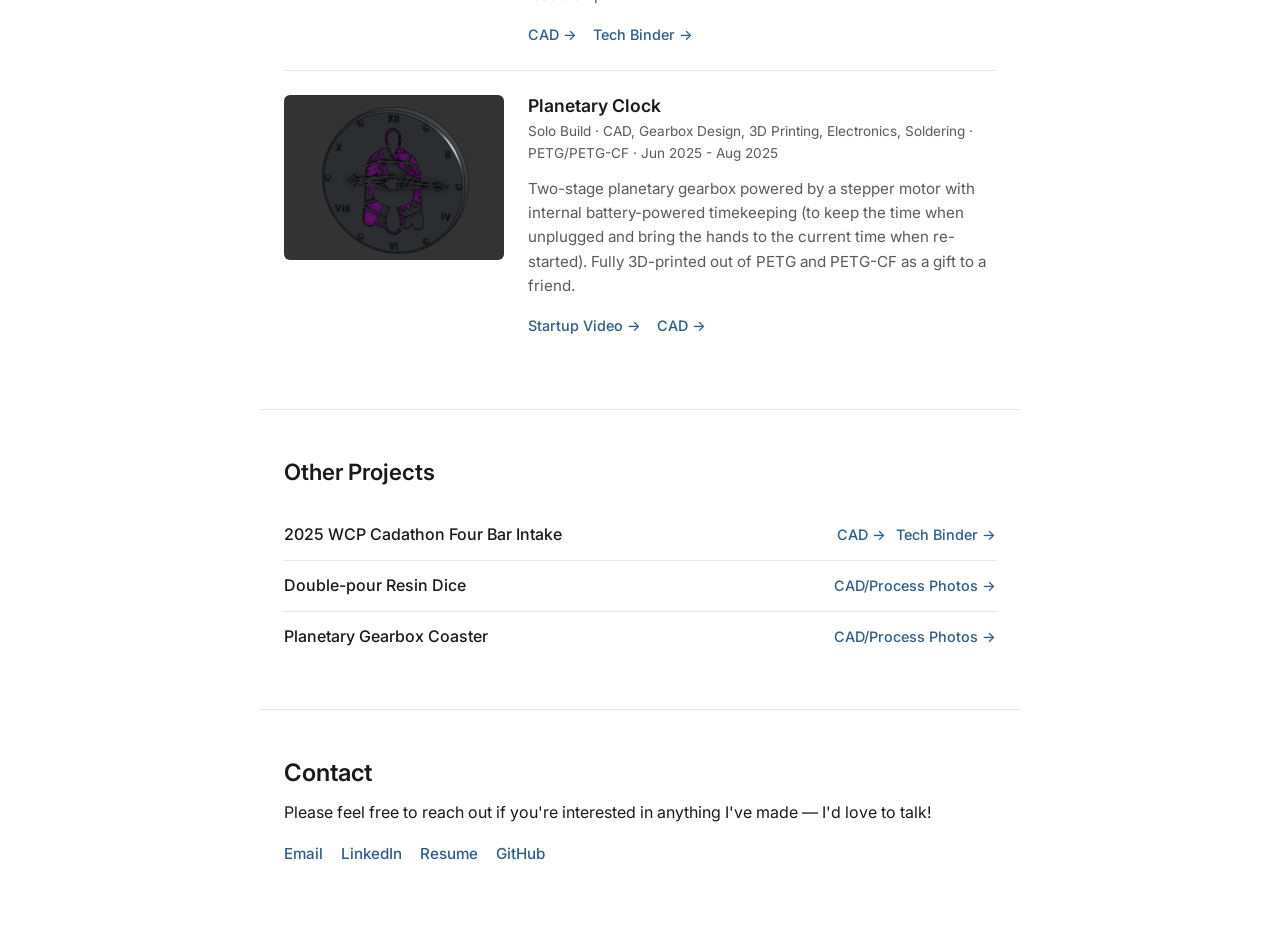
==== commit 110faf9e: "Update index.html" ====
--- a/index.html
+++ b/index.html
@@ -32,7 +32,7 @@
     <div class="hero-links">
       <a href="mailto:theovandermarck@gmail.com" target="_blank">Email</a>
       <a href="https://www.linkedin.com/in/theovandermarck" target="_blank">LinkedIn</a>
-      <a href="#" target="https://drive.google.com/file/d/1NK5AyfIO0UU5n9PVBhjOxg5DEg8Z1MGD/view?usp=sharing">Resume</a>
+      <a href="https://drive.google.com/file/d/1NK5AyfIO0UU5n9PVBhjOxg5DEg8Z1MGD/view?usp=sharing" target="_blank">Resume</a>
       <a href="https://github.com/theovandermarck" target="_blank">GitHub</a>
     </div>
   </section>
@@ -51,7 +51,7 @@
           I'm excited to work on any team project involving creativity and moving parts, and post-college I'm ultimately hoping to work on engineering projects that benefit the natural world around me. 
         </p>
         <p>
-          Part of my experience in design and leadership comes from two years as design lead and team co-captain on FRC robotics team 9038. I've also designed and iterated on many personal projects, most notably a 3lb simulated drum spinner combat robot and a fully mechanical clock.
+          Part of my experience in design and leadership comes from two years as design lead and team co-captain on FRC robotics team 9038. I've also designed and iterated on many personal projects, most notably a 3lb disk/drum spinner combat robot and a fully mechanical clock.
         </p>
       </div>
     </div>
@@ -212,7 +212,7 @@
     <div class="hero-links">
       <a href="mailto:theovandermarck@gmail.com" target="_blank">Email</a>
       <a href="https://www.linkedin.com/in/theovandermarck" target="_blank">LinkedIn</a>
-      <a href="#" target="_blank">Resume</a>
+      <a href="https://drive.google.com/file/d/1NK5AyfIO0UU5n9PVBhjOxg5DEg8Z1MGD/view?usp=sharing" target="_blank">Resume</a>
       <a href="https://github.com/theovandermarck" target="_blank">GitHub</a>
     </div>
   </footer>
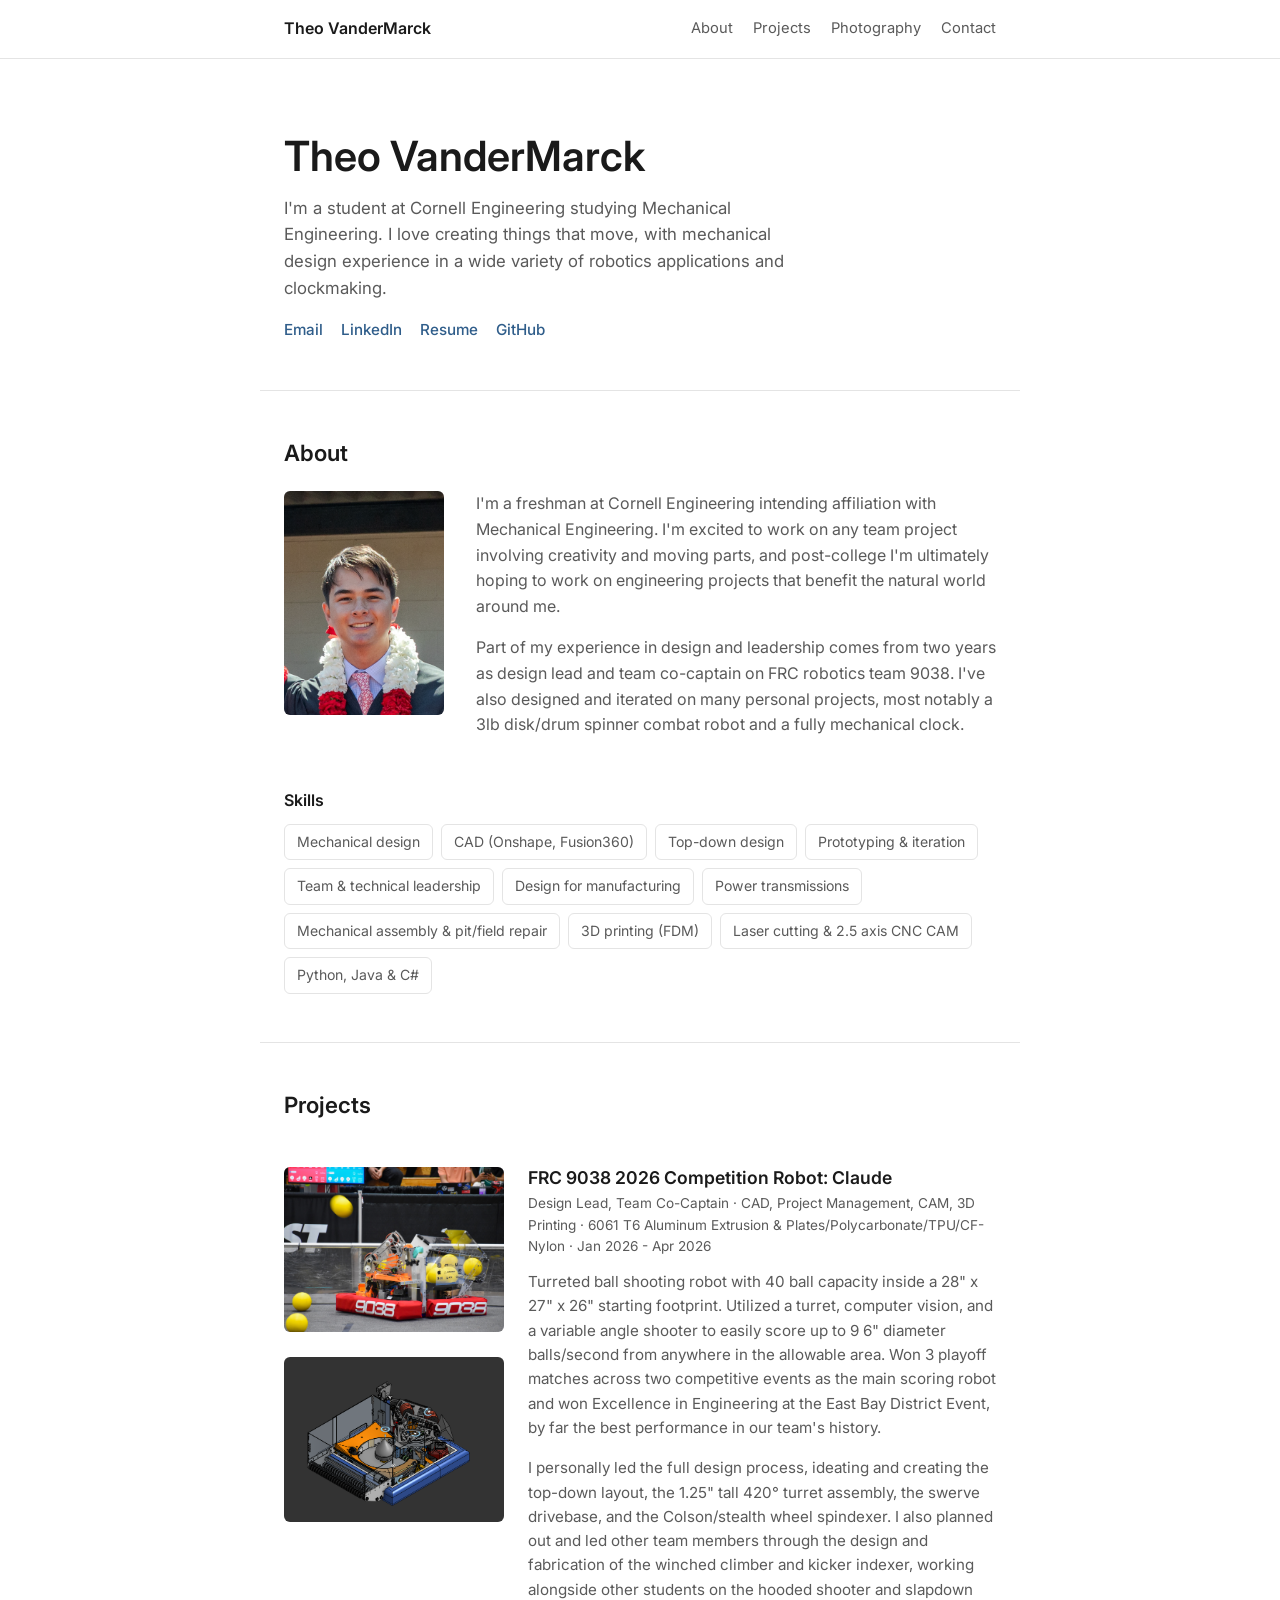
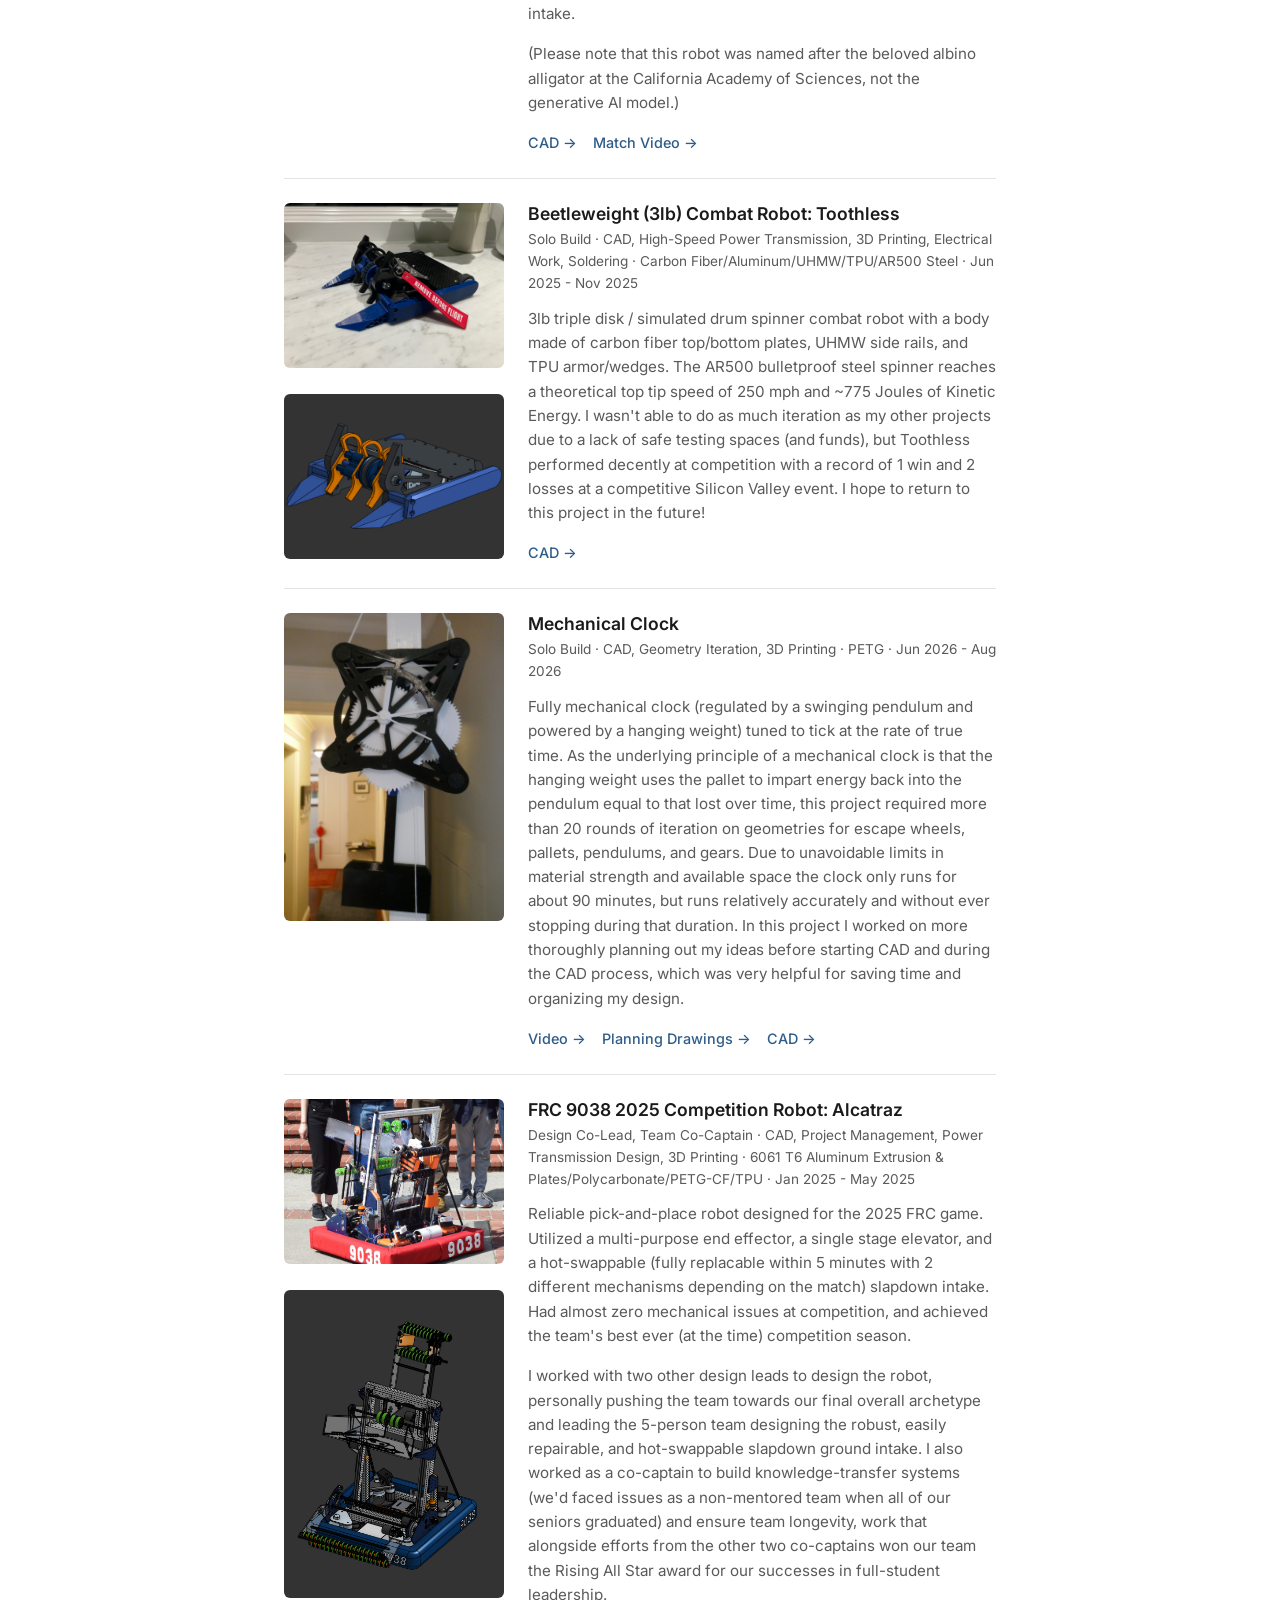
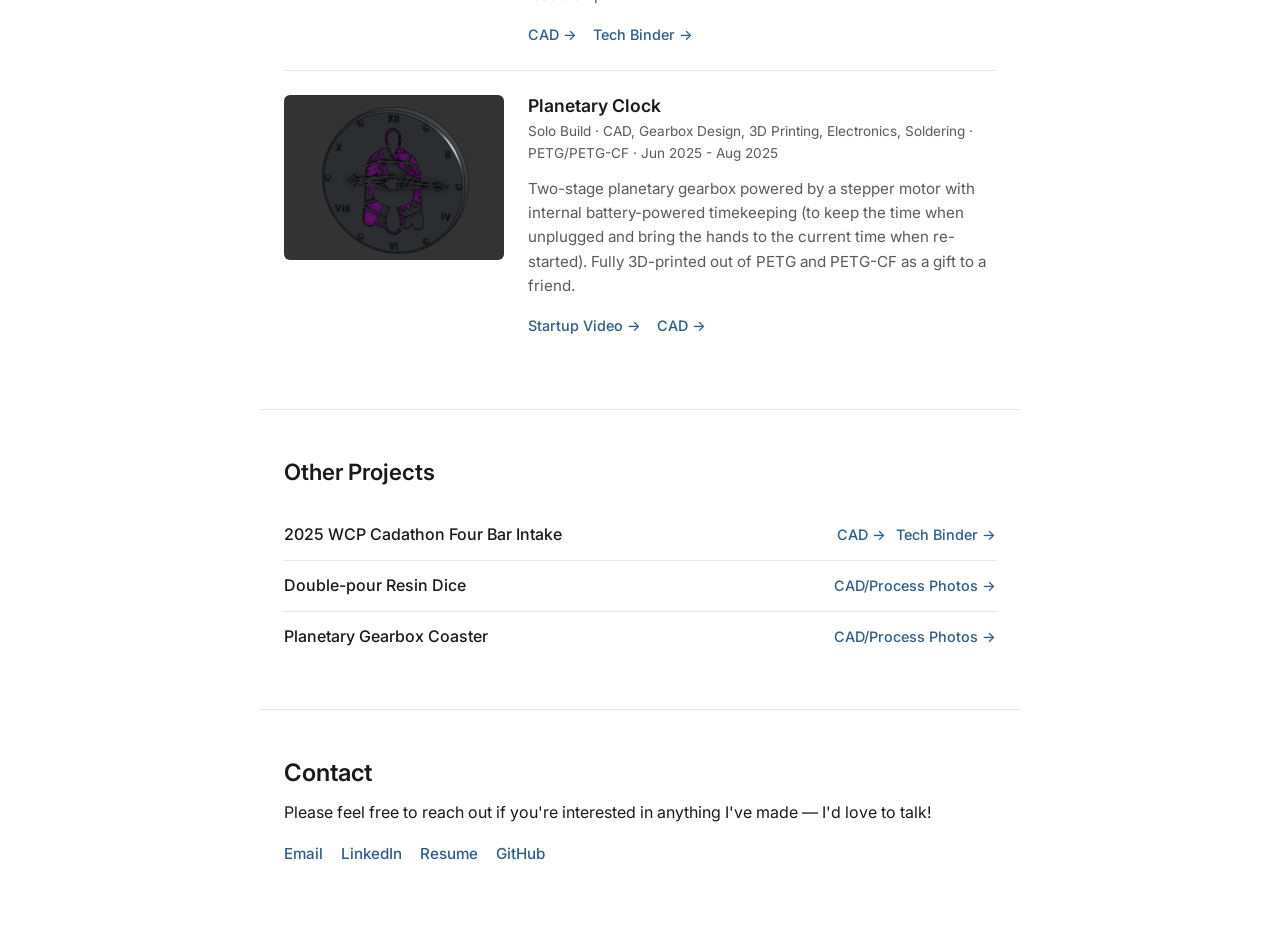
==== commit f091e220: "Update index.html" ====
--- a/index.html
+++ b/index.html
@@ -126,7 +126,7 @@
         <h3>Mechanical Clock</h3>
         <p class="project-meta">Solo Build · CAD, Geometry Iteration, 3D Printing · PETG · Jun 2026 - Aug 2026</p>
         <p class="project-desc">
-          Fully mechanical clock (regulated by a swinging pendulum and powered by a hanging weight) tuned to tick at the rate of true time. As the underlying principle of a mechanical clock is that the hanging weight uses the pallet to impart energy back into the pendulum equal to that lost over time, this project required more than 20 rounds of iteration on geometries for escape wheels, pallets, pendulums, and gears. Due to unavoidable limits in material strength and available space the clock only runs for about 90 minutes, but runs relatively accurately and without ever stopping during that duration. In this project I worked on more thoroughly planning out my ideas before starting CAD and during the CAD process, which was very helpful for saving time and organizing my design
+          Fully mechanical clock (regulated by a swinging pendulum and powered by a hanging weight) tuned to tick at the rate of true time. As the underlying principle of a mechanical clock is that the hanging weight uses the pallet to impart energy back into the pendulum equal to that lost over time, this project required more than 20 rounds of iteration on geometries for escape wheels, pallets, pendulums, and gears. Due to unavoidable limits in material strength and available space the clock only runs for about 90 minutes, but runs relatively accurately and without ever stopping during that duration. In this project I worked on more thoroughly planning out my ideas before starting CAD and during the CAD process, which was very helpful for saving time and organizing my design.
 
         </p>
         <div class="project-links">
